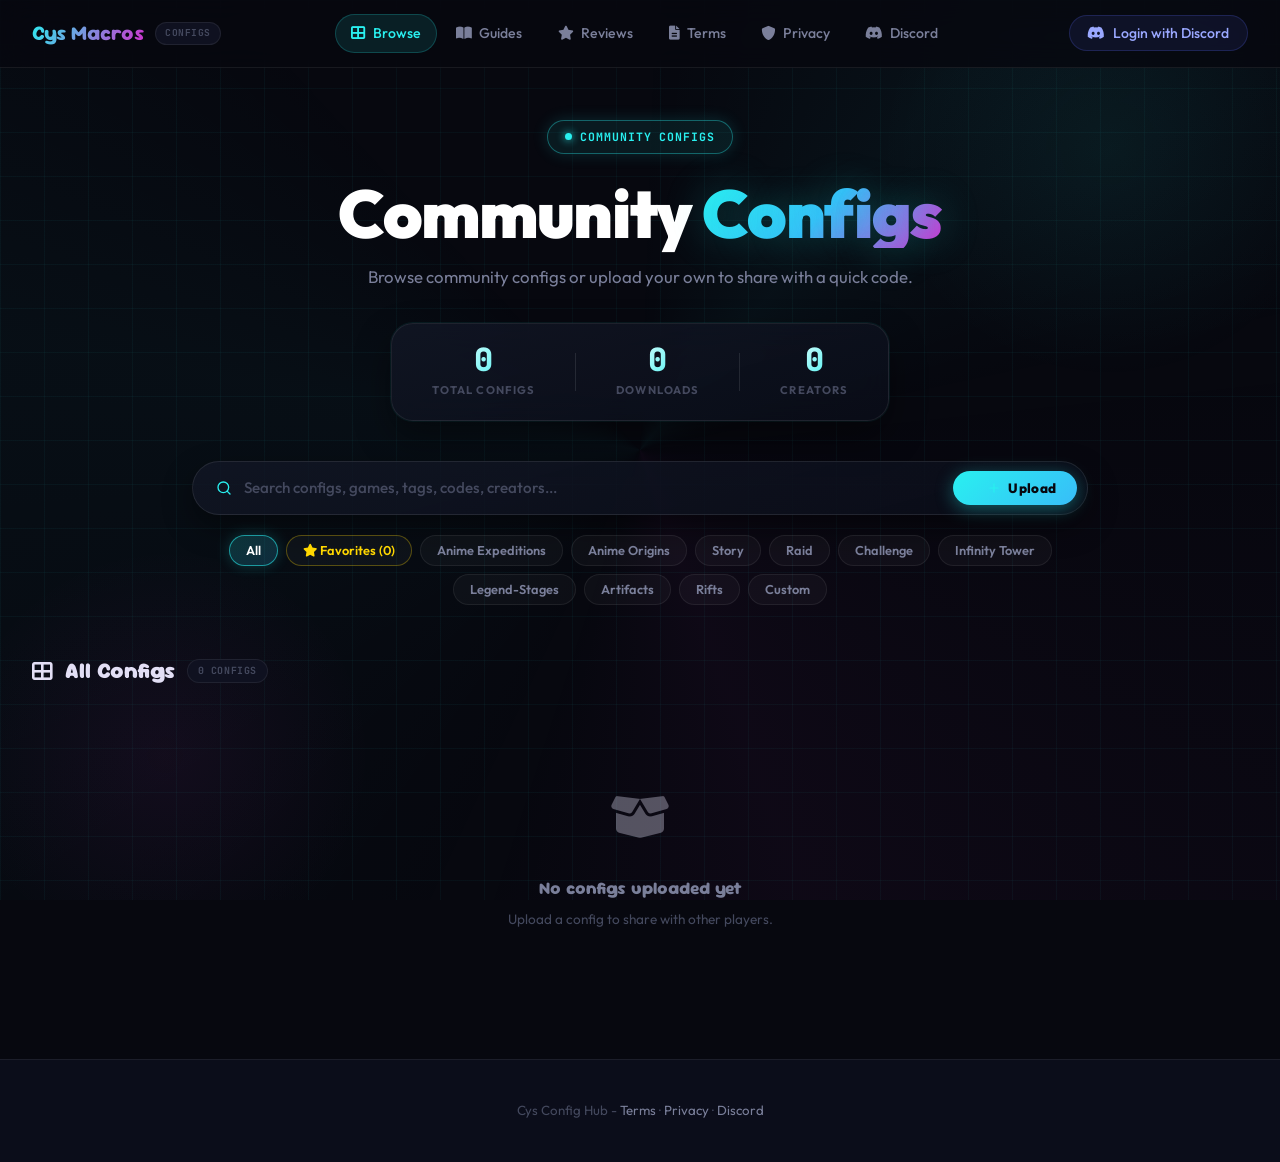
==== configs/index.html @ 70f8b7e4 "Add files via upload" ====
<!DOCTYPE html>
<html lang="en">
<head>
  <meta charset="UTF-8" />
  <meta name="viewport" content="width=device-width, initial-scale=1.0" />
  <meta name="description" content="Browse, share, and download community-created macro configurations for Cys Macro. Upload your own configs and share them with a simple code." />
  <meta name="keywords" content="macro configs, Anime Expeditions, Roblox macro, community configs, config hub, AHK macro" />
  <meta property="og:title" content="Cys Config Hub | Community Configs" />
  <meta property="og:description" content="Browse, share, and download community-created macro configurations." />
  <meta property="og:type" content="website" />
  <title>Cys Config Hub | Community Configs</title>
  <link rel="preconnect" href="https://fonts.googleapis.com" />
  <link rel="preconnect" href="https://fonts.gstatic.com" crossorigin />
  <link rel="stylesheet" href="https://fonts.googleapis.com/css2?family=Sour+Gummy:ital,wght@0,100..900;1,100..900&family=Outfit:wght@300;400;500;600;700&family=JetBrains+Mono:wght@400;700&display=swap" />
  <link rel="stylesheet" href="https://cdnjs.cloudflare.com/ajax/libs/font-awesome/6.0.0/css/all.min.css" />
  <link rel="stylesheet" href="style.css?v=2.2" />
  <link rel="icon" type="image/x-icon" href="../assets/cyslogo.png" />
</head>
<body>

  <div class="scroll-progress" id="scrollProgress"></div>

  <!-- Background -->
  <div class="bg-wrap" aria-hidden="true">
    <div class="bg-grid"></div>
    <div class="bg-aurora"></div>
    <div class="bg-orb bg-orb-1"></div>
    <div class="bg-orb bg-orb-2"></div>
  </div>

  <!-- Navigation -->
  <nav class="ch-nav" id="ch-nav">
    <div class="ch-nav-inner">
      <a href="../" class="ch-nav-logo">
        <span class="logo-gradient">Cys Macros</span>
        <span class="logo-tag">configs</span>
      </a>
      <div class="ch-nav-links" id="nav-links">
        <a href="#browse" class="active"><i class="fas fa-th-large"></i> Browse</a>
        <a href="#my-configs" id="nav-my-configs" class="hidden"><i class="fas fa-user"></i> My Configs</a>
        <a href="../guides.html"><i class="fas fa-book-open"></i> Guides</a>
        <a href="../#reviews"><i class="fas fa-star"></i> Reviews</a>
        <a href="../terms.html"><i class="fas fa-file-alt"></i> Terms</a>
        <a href="../privacy.html"><i class="fas fa-shield-alt"></i> Privacy</a>
        <a href="https://discord.gg/cys" class="discord-link" target="_blank"><i class="fab fa-discord"></i> Discord</a>
      </div>
      <div class="ch-nav-right">
        <!-- Logged out state -->
        <button class="btn-login" id="btn-login" onclick="startDiscordLogin()">
          <i class="fab fa-discord"></i>
          Login with Discord
        </button>
        <!-- Logged in state (hidden by default) -->
        <button class="ch-nav-user hidden" id="nav-user" onclick="openUserProfileModal()" title="Click to view Profile & Key Access">
          <img id="nav-user-avatar" src="" alt="User" />
          <span id="nav-user-name">User</span>
          <span class="user-role-badge" id="nav-user-badge">Member</span>
        </button>
        <button class="ch-nav-toggle" id="nav-toggle" aria-label="Toggle menu"><i class="fas fa-bars"></i></button>
      </div>
    </div>
  </nav>

  <!-- Hero Section -->
  <section class="ch-hero">
    <div class="ch-hero-badge">
      <span class="pulse-dot"></span>
      Community Configs
    </div>
    <h1>Community <span class="accent">Configs</span></h1>
    <p>Browse community configs or upload your own to share with a quick code.</p>
    <div class="ch-hero-stats">
      <div class="ch-hero-stat">
        <div class="stat-num" id="stat-total-configs">0</div>
        <div class="stat-label">Total Configs</div>
      </div>
      <div class="stat-sep"></div>
      <div class="ch-hero-stat">
        <div class="stat-num" id="stat-total-downloads">0</div>
        <div class="stat-label">Downloads</div>
      </div>
      <div class="stat-sep"></div>
      <div class="ch-hero-stat">
        <div class="stat-num" id="stat-total-creators">0</div>
        <div class="stat-label">Creators</div>
      </div>
    </div>
  </section>

  <!-- Search & Filter -->
  <div class="ch-search-wrap">
    <div class="ch-search-bar">
      <svg width="16" height="16" viewBox="0 0 24 24" fill="none" stroke="currentColor" stroke-width="2" stroke-linecap="round" stroke-linejoin="round"><circle cx="11" cy="11" r="8"/><line x1="21" y1="21" x2="16.65" y2="16.65"/></svg>
      <input type="text" id="search-input" placeholder="Search configs, games, tags, codes, creators..." autocomplete="off" spellcheck="false" />
      <div class="ch-search-actions">
        <button class="btn-my-configs hidden" id="btn-my-configs" onclick="showMyConfigs()">
          <svg width="14" height="14" viewBox="0 0 24 24" fill="none" stroke="currentColor" stroke-width="2" stroke-linecap="round" stroke-linejoin="round"><path d="M20 21v-2a4 4 0 0 0-4-4H8a4 4 0 0 0-4 4v2"/><circle cx="12" cy="7" r="4"/></svg>
          My Configs
        </button>
        <button class="btn-upload" id="btn-open-upload" onclick="openUploadModal()">
          <svg width="14" height="14" viewBox="0 0 24 24" fill="none" stroke="currentColor" stroke-width="2" stroke-linecap="round" stroke-linejoin="round"><line x1="12" y1="5" x2="12" y2="19"/><line x1="5" y1="12" x2="19" y2="12"/></svg>
          Upload
        </button>
      </div>
    </div>
    <div class="ch-filters" id="filter-chips">
      <button class="filter-chip active" data-filter="all">All</button>
      <button class="filter-chip chip-favorites" data-filter="favorites"><i class="fas fa-star"></i> Favorites (<span id="fav-count-badge">0</span>)</button>
      <button class="filter-chip" data-filter="Anime Expeditions">Anime Expeditions</button>
      <button class="filter-chip" data-filter="Anime Origins">Anime Origins</button>
      <button class="filter-chip" data-filter="Story">Story</button>
      <button class="filter-chip" data-filter="Raid">Raid</button>
      <button class="filter-chip" data-filter="Challenge">Challenge</button>
      <button class="filter-chip" data-filter="Infinity Tower">Infinity Tower</button>
      <button class="filter-chip" data-filter="Legend-Stages">Legend-Stages</button>
      <button class="filter-chip" data-filter="Artifacts">Artifacts</button>
      <button class="filter-chip" data-filter="Rifts">Rifts</button>
      <button class="filter-chip" data-filter="Custom">Custom</button>
    </div>
  </div>

  <!-- Trending Section -->
  <section class="ch-section" id="trending-section" style="display:none;">
    <div class="ch-section-header">
      <span class="section-icon"><i class="fas fa-fire"></i></span>
      <h2>Most Downloaded</h2>
    </div>
    <div class="trending-grid" id="trending-grid">
      <!-- Filled dynamically -->
    </div>
  </section>

  <!-- All Configs Section -->
  <section class="ch-section" id="browse">
    <div class="ch-section-header">
      <span class="section-icon"><i class="fas fa-th-large"></i></span>
      <h2>All Configs</h2>
      <span class="section-badge" id="configs-count-badge">0 configs</span>
    </div>
    <div class="configs-grid" id="configs-grid">
      <!-- Filled dynamically -->
    </div>
    <div class="ch-spinner hidden" id="configs-spinner"></div>
    <div class="empty-state hidden" id="empty-state">
      <div class="empty-icon"><i class="fas fa-box-open"></i></div>
      <h3>No configs uploaded yet</h3>
      <p>Upload a config to share with other players.</p>
    </div>
  </section>

  <!-- Config Detail Modal -->
  <div class="modal-overlay" id="detail-modal">
    <div class="modal-box detail-modal-box">
      <div class="modal-header">
        <div class="detail-header-left">
          <div class="detail-badge-group">
            <span class="game-badge" id="detail-game">Anime Expeditions</span>
            <span class="detail-mode-badge" id="detail-mode-badge">Story</span>
          </div>
          <h2 id="detail-title" class="detail-main-title">Config Name</h2>
        </div>
        <div class="detail-header-right">
          <button class="btn-edit-header hidden" id="btn-edit-header" onclick="openEditModal()" title="Edit this config">
            <i class="fas fa-edit"></i> Edit
          </button>
          <button class="modal-close" onclick="closeModal('detail-modal')" aria-label="Close">
            <i class="fas fa-times"></i>
          </button>
        </div>
      </div>

      <!-- Quick Share Code Banner -->
      <div class="detail-share-code-banner">
        <div class="share-code-left">
          <span class="code-icon"><i class="fas fa-key"></i></span>
          <div>
            <div class="code-label">Macro Share Code</div>
            <div class="code-text" id="detail-code">CYS-XXXX</div>
          </div>
        </div>
        <button class="btn-copy-code" id="btn-copy-code" onclick="copyShareCode()">
          <i class="fas fa-copy"></i>
          <span>Copy Code</span>
        </button>
      </div>

      <!-- Metrics Quad -->
      <div class="detail-info-grid" id="detail-info-grid">
        <div class="detail-info-item">
          <div class="info-icon"><i class="fas fa-gamepad"></i></div>
          <div>
            <div class="info-label">Mode / Category</div>
            <div class="info-value" id="detail-mode">-</div>
          </div>
        </div>
        <div class="detail-info-item">
          <div class="info-icon"><i class="fas fa-map-marker-alt"></i></div>
          <div>
            <div class="info-label">Map / Stage</div>
            <div class="info-value" id="detail-map">-</div>
          </div>
        </div>
        <div class="detail-info-item">
          <div class="info-icon cyan"><i class="fas fa-download"></i></div>
          <div>
            <div class="info-label">Total Downloads</div>
            <div class="info-value" id="detail-downloads">0</div>
          </div>
        </div>
        <div class="detail-info-item">
          <div class="info-icon pink"><i class="fas fa-heart"></i></div>
          <div>
            <div class="info-label">Community Likes</div>
            <div class="info-value" id="detail-likes-num">0</div>
          </div>
        </div>
      </div>

      <!-- Description Section -->
      <div class="detail-section-block">
        <h4 class="detail-section-title"><i class="fas fa-align-left"></i> Description &amp; Usage Notes</h4>
        <div class="detail-description" id="detail-description">No description provided.</div>
      </div>

      <!-- Tags Row -->
      <div class="detail-section-block">
        <h4 class="detail-section-title"><i class="fas fa-tags"></i> Tags</h4>
        <div class="config-card-tags" id="detail-tags"></div>
      </div>

      <!-- Code / Config Preview -->
      <div class="detail-config-preview">
        <div class="preview-header">
          <div class="preview-dots">
            <span class="dot dot-red"></span>
            <span class="dot dot-yellow"></span>
            <span class="dot dot-green"></span>
            <span class="preview-filename">config.ini</span>
          </div>
          <button class="btn-copy-preview" onclick="copyPreviewText()" title="Copy raw code">
            <i class="fas fa-copy"></i> Copy Code
          </button>
        </div>
        <pre id="detail-preview">Loading configuration preview...</pre>
      </div>

      <!-- Bottom Action Bar -->
      <div class="detail-actions">
        <div class="detail-actions-left">
          <button class="btn-like-detail" id="btn-like-detail" onclick="toggleDetailLike()">
            <i class="fas fa-heart"></i>
            <span>Upvote</span>
          </button>
          <button class="btn-fav-detail" id="btn-fav-detail" onclick="toggleDetailFavorite()">
            <i class="far fa-star"></i>
            <span>Favorite</span>
          </button>
        </div>
        <div class="detail-actions-right">
          <button class="btn-edit-config hidden" id="btn-edit-config" onclick="openEditModal()" title="Edit this config">
            <i class="fas fa-edit"></i> Edit
          </button>
          <button class="btn-delete-config hidden" id="btn-delete-config" onclick="deleteConfig()" title="Delete this config">
            <i class="fas fa-trash-alt"></i>
          </button>
          <button class="btn-download-config" onclick="downloadConfig()">
            <i class="fas fa-download"></i>
            <span>Download Config</span>
          </button>
        </div>
      </div>
    </div>
  </div>

  <!-- Upload / Edit Modal -->
  <div class="modal-overlay" id="upload-modal">
    <div class="modal-box">
      <div class="modal-header">
        <h3 id="upload-modal-title">Upload Config</h3>
        <button class="modal-close" onclick="closeModal('upload-modal')">
          <svg width="18" height="18" viewBox="0 0 24 24" fill="none" stroke="currentColor" stroke-width="2" stroke-linecap="round" stroke-linejoin="round"><line x1="18" y1="6" x2="6" y2="18"/><line x1="6" y1="6" x2="18" y2="18"/></svg>
        </button>
      </div>

      <form id="upload-form" onsubmit="submitConfig(event)">
        <div class="upload-role-notice" id="upload-role-notice"></div>

        <div class="upload-form-group">
          <label>Game / Macro Name <span class="required">*</span></label>
          <input type="text" class="upload-input" id="upload-game" list="game-suggestions" placeholder="Anime Expeditions, Anime Origins..." required maxlength="60" autocomplete="off" />
          <datalist id="game-suggestions">
            <option value="Anime Expeditions"></option>
            <option value="Anime Origins"></option>
          </datalist>
        </div>

        <div class="upload-form-group">
          <label>Config Name <span class="required">*</span></label>
          <input type="text" class="upload-input" id="upload-name" placeholder="Title for your config..." required maxlength="80" />
        </div>

        <div class="upload-form-group">
          <label>Description</label>
          <textarea class="upload-input" id="upload-description" placeholder="Notes, units used, strategy..." maxlength="500"></textarea>
        </div>

        <div class="upload-form-group">
          <label>Mode / Category (Optional)</label>
          <input type="text" class="upload-input" id="upload-mode" list="mode-suggestions" placeholder="Story, Raid, Challenge, Infinity Tower..." maxlength="50" autocomplete="off" />
          <datalist id="mode-suggestions">
            <option value="Story"></option>
            <option value="Raid"></option>
            <option value="Challenge"></option>
            <option value="Expedition"></option>
            <option value="Infinity Tower"></option>
            <option value="Event"></option>
            <option value="Boss Bounty"></option>
            <option value="Legend-Stages"></option>
            <option value="Raids"></option>
            <option value="Artifacts"></option>
            <option value="Rifts"></option>
            <option value="Custom"></option>
          </datalist>
        </div>

        <div class="upload-form-group">
          <label>Map / Stage / Difficulty (Optional)</label>
          <input type="text" class="upload-input" id="upload-map" placeholder="Map, Act, or Stage..." maxlength="60" />
        </div>

        <div class="upload-form-group">
          <label>Tags</label>
          <div class="tags-input-wrap" id="tags-wrap" onclick="document.getElementById('tags-input').focus()">
            <input type="text" id="tags-input" placeholder="Add tag..." />
          </div>
        </div>

        <div class="upload-form-group">
          <label id="upload-file-label">Config File(s) or ZIP <span class="required">*</span></label>
          <div class="upload-dropzone" id="upload-dropzone">
            <span class="drop-icon"><i class="fas fa-folder-open"></i></span>
            <div class="drop-text" id="drop-main-text">Drag & drop your config file(s) here</div>
            <div class="drop-hint">Single file or multiple .txt / .json files (auto-zipped)</div>
            <input type="file" id="upload-file" accept=".txt,.json,.ini,.cfg,.zip" multiple />
          </div>
          <div id="upload-file-preview-wrap"></div>
          <div id="upload-validation" class="upload-validation hidden"></div>
        </div>

        <button type="submit" class="btn-submit-config" id="btn-submit" disabled>
          <svg width="16" height="16" viewBox="0 0 24 24" fill="none" stroke="currentColor" stroke-width="2" stroke-linecap="round" stroke-linejoin="round"><path d="M21 15v4a2 2 0 0 1-2 2H5a2 2 0 0 1-2-2v-4"/><polyline points="17 8 12 3 7 8"/><line x1="12" y1="3" x2="12" y2="15"/></svg>
          <span id="btn-submit-text">Upload Config</span>
        </button>
      </form>
    </div>
  </div>

  <!-- USER PROFILE & USAGE STATS MODAL -->
  <div class="user-profile-modal" id="userProfileModal" role="dialog" aria-modal="true">
    <div class="modal-backdrop" id="userProfileModalBackdrop" onclick="closeUserProfileModal()"></div>
    <div class="modal-content profile-modal-content">
      <button class="modal-close" id="profileModalClose" onclick="closeUserProfileModal()" aria-label="Close"><i class="fas fa-times"></i></button>

      <!-- Profile Header Hero -->
      <div class="profile-hero-card">
        <div class="profile-avatar-wrap">
          <img id="profAvatar" src="../assets/cyslogo.png" alt="Avatar" onerror="this.src='../assets/cyslogo.png'">
        </div>
        <div class="profile-header-info">
          <div class="profile-name-row">
            <h2 id="profUsername">User</h2>
            <div id="profRoleBadge"><span class="user-role-chip premium-chip"><i class="fas fa-crown"></i> Verified Premium</span></div>
          </div>
          <p class="profile-joined-text" id="profJoinedDate"><i class="far fa-calendar-alt"></i> Community Member</p>
          <div class="profile-license-pill" id="profLicensePill">
            <i class="fas fa-key"></i> <span>License: <strong>Active Lifetime</strong></span>
          </div>
        </div>
      </div>

      <!-- Quick Stats -->
      <div class="profile-stats-grid">
        <div class="prof-stat-box">
          <div class="stat-icon-wrap icon-cyan"><i class="fas fa-clock"></i></div>
          <div class="prof-stat-val" id="profTotalHours">0.0h</div>
          <div class="prof-stat-lbl">Total Usage Time</div>
        </div>
      </div>

      <!-- Discord Server Roles -->
      <div class="profile-section-block">
        <h3 class="prof-section-title"><i class="fab fa-discord"></i> Discord Server Roles</h3>
        <div class="profile-badges-row" id="profDiscordRolesRow">
          <!-- Populated dynamically from live Discord roles -->
        </div>
      </div>

      <!-- Unlocked Macros Access -->
      <div class="profile-section-block">
        <h3 class="prof-section-title"><i class="fas fa-layer-group"></i> Key System Access</h3>
        <div class="profile-badges-row" id="profUnlockedMacrosRow">
          <!-- Populated from key system permissions -->
        </div>
      </div>

      <!-- Bottom Actions -->
      <div class="profile-footer-actions">
        <button type="button" class="btn btn-secondary btn-sm" onclick="logoutUser()"><i class="fas fa-sign-out-alt"></i> Logout</button>
      </div>

    </div>
  </div>

  <!-- Toast Container -->
  <div class="toast-container" id="toast-container"></div>

  <!-- Footer -->
  <footer class="ch-footer">
    <p>
      Cys Config Hub - <a href="../terms.html">Terms</a> · <a href="../privacy.html">Privacy</a> · <a href="https://discord.gg/cys" target="_blank" rel="noopener">Discord</a>
    </p>
  </footer>

  <script src="https://cdnjs.cloudflare.com/ajax/libs/jszip/3.10.1/jszip.min.js"></script>
  <script src="app.js?v=2.3"></script>
</body>
</html>
---- configs/style.css ----
/* ============================================
   CONFIG HUB — MATCHING CYS MACROS DESIGN
   Uses the same tokens, fonts, and patterns
   as the main site style.css
   ============================================ */

@import url('https://fonts.googleapis.com/css2?family=Sour+Gummy:ital,wght@0,100..900;1,100..900&family=Outfit:wght@300;400;500;600;700&family=JetBrains+Mono:wght@400;700&display=swap');

:root {
  --prim:        #29f0f0;
  --prim-dim:    rgba(41,240,240,0.1);
  --prim-border: rgba(41,240,240,0.2);
  --scnd:        #d42dcc;
  --scnd-dim:    rgba(212,45,204,0.1);
  --scnd-border: rgba(212,45,204,0.2);

  --bg:       #07080f;
  --surf:     #0b0d1a;
  --surf-2:   #0f1120;
  --surf-3:   #141729;

  --border:   rgba(255,255,255,0.07);
  --border-2: rgba(255,255,255,0.13);

  --text:   #e2dff5;
  --text-2: #7a7f9a;
  --text-3: #44495e;

  --green:  #3dffa0;
  --danger: #ef4444;
  --danger-dim: rgba(239,68,68,0.1);
  --danger-border: rgba(239,68,68,0.2);

  --font-d: 'Sour Gummy', sans-serif;
  --font-b: 'Outfit', sans-serif;
  --font-m: 'JetBrains Mono', monospace;

  --r-sm: 6px;
  --r-md: 10px;
  --r-lg: 16px;
  --r-xl: 22px;
  --pill: 9999px;

  --nav-height: 60px;
}

*, *::before, *::after { margin: 0; padding: 0; box-sizing: border-box; }
html { scroll-behavior: smooth; }
body { font-family: var(--font-b); background: var(--bg); color: var(--text); line-height: 1.65; overflow-x: hidden; }
img { display: block; max-width: 100%; }
a { text-decoration: none; color: inherit; }
button { background: none; border: none; cursor: pointer; font-family: inherit; }

/* SCROLLBAR */
::-webkit-scrollbar { width: 5px; }
::-webkit-scrollbar-track { background: var(--bg); }
::-webkit-scrollbar-thumb { background: rgba(41,240,240,0.18); border-radius: 3px; }
::-webkit-scrollbar-thumb:hover { background: rgba(41,240,240,0.35); }

::selection { background: rgba(41,240,240,0.2); color: var(--prim); }

/* ============================================
   SCROLL PROGRESS
   ============================================ */
.scroll-progress {
  position: fixed; top: 0; left: 0;
  height: 2px; width: 0%;
  background: linear-gradient(90deg, var(--prim), var(--scnd));
  z-index: 9999;
  transition: width 0.08s linear;
}

/* ============================================
   BACKGROUND
   ============================================ */
.bg-wrap {
  position: fixed; inset: 0;
  z-index: -1; overflow: hidden; pointer-events: none;
}

.bg-grid {
  position: absolute; inset: 0;
  background-image:
    linear-gradient(rgba(41,240,240,0.04) 1px, transparent 1px),
    linear-gradient(90deg, rgba(41,240,240,0.04) 1px, transparent 1px);
  background-size: 44px 44px;
  animation: grid-drift 18s linear infinite;
}
@keyframes grid-drift { to { background-position: 44px 44px; } }

.bg-aurora {
  position: absolute;
  inset: -60%;
  border-radius: 50%;
  background: conic-gradient(
    from 0deg,
    transparent 0deg,
    rgba(41,240,240,0.04) 40deg,
    transparent 80deg,
    rgba(212,45,204,0.04) 160deg,
    transparent 200deg,
    rgba(41,240,240,0.03) 280deg,
    transparent 320deg
  );
  animation: aurora-spin 50s linear infinite;
}
@keyframes aurora-spin { to { transform: rotate(360deg); } }

.bg-orb {
  position: absolute;
  border-radius: 50%;
  animation: orb-drift 22s ease-in-out infinite alternate;
}
.bg-orb-1 {
  width: 500px; height: 500px;
  background: radial-gradient(circle, rgba(41,240,240,0.06) 0%, transparent 65%);
  top: -100px; right: -80px;
}
.bg-orb-2 {
  width: 450px; height: 450px;
  background: radial-gradient(circle, rgba(212,45,204,0.06) 0%, transparent 65%);
  bottom: -80px; left: -60px;
  animation-delay: -11s; animation-direction: alternate-reverse;
}
@keyframes orb-drift {
  0%   { transform: translate(0, 0); }
  100% { transform: translate(30px, 25px); }
}

/* ============================================
   NAVBAR
   ============================================ */
.ch-nav {
  position: fixed; top: 0; left: 0; right: 0;
  z-index: 1000;
  padding: 0.85rem 0;
  background: rgba(7,8,15,0.82);
  backdrop-filter: blur(14px);
  -webkit-backdrop-filter: blur(14px);
  border-bottom: 1px solid var(--border);
  transition: background 0.3s, border-color 0.3s;
}

.ch-nav-inner {
  max-width: 1300px; margin: 0 auto;
  padding: 0 2rem;
  display: flex; align-items: center; justify-content: space-between; gap: 1rem;
}

.ch-nav-logo {
  display: flex; align-items: center; gap: 0.7rem;
  font-family: var(--font-d); font-size: 1.3rem; font-weight: 800;
  color: var(--text); white-space: nowrap;
}
.ch-nav-logo .logo-gradient {
  background: linear-gradient(120deg, var(--prim), var(--scnd));
  -webkit-background-clip: text; background-clip: text; color: transparent;
}
.ch-nav-logo .logo-tag {
  font-family: var(--font-m); font-size: 0.6rem; font-weight: 700;
  color: var(--text-3);
  background: var(--surf-2);
  padding: 0.15rem 0.55rem;
  border-radius: var(--pill);
  border: 1px solid var(--border);
  letter-spacing: 0.06em;
  text-transform: uppercase;
}

.ch-nav-links { display: flex; align-items: center; gap: 0.2rem; }

.ch-nav-links a {
  display: flex; align-items: center; gap: 0.45rem;
  padding: 0.45rem 0.95rem;
  border-radius: var(--pill);
  color: var(--text-2); font-size: 0.88rem; font-weight: 500;
  transition: color 0.2s, background 0.2s;
  border: 1px solid transparent;
}
.ch-nav-links a:hover { color: var(--text); background: rgba(255,255,255,0.05); }
.ch-nav-links a.active { color: var(--prim); background: var(--prim-dim); border-color: var(--prim-border); }

.ch-nav-right { display: flex; align-items: center; gap: 0.75rem; }

/* Login button — Discord style matching main site */
.btn-login {
  display: flex; align-items: center; gap: 0.5rem;
  padding: 0.5rem 1.1rem;
  background: rgba(88,101,242,0.1); border: 1px solid rgba(88,101,242,0.22);
  border-radius: var(--pill);
  color: #9aa8ff; font-size: 0.88rem; font-weight: 500;
  transition: background 0.2s, color 0.2s;
}
.btn-login:hover { background: rgba(88,101,242,0.2); color: #fff; }
.btn-login svg { flex-shrink: 0; }

/* User avatar pill */
.ch-nav-user {
  display: flex; align-items: center; gap: 0.6rem;
  padding: 0.3rem 0.9rem 0.3rem 0.3rem;
  border-radius: var(--pill);
  background: var(--surf-2); border: 1px solid var(--border);
  transition: border-color 0.2s, background 0.2s;
}
.ch-nav-user:hover { border-color: var(--border-2); background: var(--surf-3); }
.ch-nav-user img { width: 28px; height: 28px; border-radius: 50%; }
.ch-nav-user span { font-size: 0.85rem; font-weight: 500; color: var(--text); }

.user-role-badge {
  font-size: 0.65rem !important;
  font-weight: 700 !important;
  text-transform: uppercase;
  letter-spacing: 0.05em;
  padding: 0.15rem 0.5rem;
  border-radius: var(--pill);
  display: inline-flex;
  align-items: center;
  gap: 0.25rem;
}
.user-role-badge.owner {
  background: linear-gradient(135deg, rgba(255, 50, 50, 0.25), rgba(255, 200, 0, 0.25));
  border: 1px solid rgba(255, 180, 0, 0.65);
  color: #ffb703;
  text-shadow: 0 0 10px rgba(255, 180, 0, 0.6);
  box-shadow: 0 0 14px rgba(255, 90, 0, 0.35);
  font-weight: 800;
  letter-spacing: 0.6px;
  animation: owner-glow-pulse 2.5s infinite alternate ease-in-out;
}
@keyframes owner-glow-pulse {
  0% { box-shadow: 0 0 10px rgba(255, 80, 0, 0.3); }
  100% { box-shadow: 0 0 20px rgba(255, 190, 0, 0.6); }
}
.user-role-badge.admin {
  background: linear-gradient(135deg, rgba(255, 215, 0, 0.2), rgba(255, 140, 0, 0.2));
  border: 1px solid rgba(255, 215, 0, 0.6);
  color: #ffd700;
  box-shadow: 0 0 10px rgba(255, 215, 0, 0.2);
}
.user-role-badge.config-maker,
.user-role-badge.creator {
  background: linear-gradient(135deg, rgba(168, 85, 247, 0.2), rgba(192, 132, 252, 0.2));
  border: 1px solid rgba(192, 132, 252, 0.6);
  color: #c084fc;
  box-shadow: 0 0 10px rgba(192, 132, 252, 0.25);
}
.user-role-badge.premium {
  background: linear-gradient(135deg, rgba(41, 240, 240, 0.18), rgba(212, 45, 204, 0.18));
  border: 1px solid rgba(41, 240, 240, 0.5);
  color: var(--prim);
  box-shadow: 0 0 8px rgba(41, 240, 240, 0.2);
}
.user-role-badge.member {
  background: rgba(255, 255, 255, 0.05);
  border: 1px solid var(--border);
  color: var(--text-2);
}

.upload-role-notice {
  display: flex;
  align-items: center;
  gap: 0.5rem;
  padding: 0.65rem 0.9rem;
  border-radius: var(--r);
  font-size: 0.8rem;
  line-height: 1.4;
  margin-bottom: 1.25rem;
}
.upload-role-notice.admin {
  background: rgba(255, 215, 0, 0.08);
  border: 1px solid rgba(255, 215, 0, 0.3);
  color: #ffe066;
}
.upload-role-notice.config-maker,
.upload-role-notice.creator {
  background: rgba(168, 85, 247, 0.1);
  border: 1px solid rgba(168, 85, 247, 0.35);
  color: #d8b4fe;
}
.upload-role-notice.premium {
  background: rgba(41, 240, 240, 0.08);
  border: 1px solid rgba(41, 240, 240, 0.3);
  color: #a8f7f7;
}
.upload-role-notice.member {
  background: rgba(212, 45, 204, 0.08);
  border: 1px solid rgba(212, 45, 204, 0.3);
  color: #f7a8f0;
}
.upload-role-notice a {
  color: var(--prim);
  text-decoration: underline;
  font-weight: 600;
}

.ch-nav-toggle {
  display: none; padding: 0.45rem; color: var(--text-2); font-size: 1.15rem;
}

/* ============================================
   HERO SECTION
   ============================================ */
.ch-hero {
  min-height: 50vh;
  display: flex; flex-direction: column; align-items: center; justify-content: center;
  text-align: center; padding: 7.5rem 2rem 2.5rem;
  position: relative;
}

.ch-hero-badge {
  display: inline-flex; align-items: center; gap: 0.5rem;
  padding: 0.4rem 1.1rem;
  background: rgba(41, 240, 240, 0.08); border: 1px solid rgba(41, 240, 240, 0.35);
  border-radius: var(--pill);
  font-family: var(--font-m); font-size: 0.72rem; font-weight: 700;
  color: var(--prim); text-transform: uppercase; letter-spacing: 0.08em;
  margin-bottom: 1.5rem;
  box-shadow: 0 0 16px rgba(41, 240, 240, 0.15);
  animation: fadeSlideUp 0.5s ease forwards;
}

.ch-hero-badge .pulse-dot {
  width: 7px; height: 7px; border-radius: 50%;
  background: var(--prim);
  box-shadow: 0 0 8px var(--prim);
  animation: pulse 2s ease infinite;
}

.ch-hero h1 {
  font-family: var(--font-b), sans-serif;
  font-size: clamp(2.6rem, 7vw, 4.2rem);
  font-weight: 900; line-height: 1.05;
  color: #fff;
  letter-spacing: -0.02em;
  margin-bottom: 1rem;
  animation: fadeSlideUp 0.5s ease 0.1s both;
}
.ch-hero h1 .accent {
  background: linear-gradient(135deg, var(--prim) 0%, #38bdf8 50%, var(--scnd) 100%);
  -webkit-background-clip: text; background-clip: text; color: transparent;
  display: inline-block;
  text-shadow: 0 0 40px rgba(41, 240, 240, 0.25);
}

.ch-hero p {
  font-size: 1.05rem; color: var(--text-2); line-height: 1.6;
  max-width: 580px; margin: 0 auto 2rem;
  animation: fadeSlideUp 0.5s ease 0.2s both;
}

.ch-hero-stats {
  display: flex; align-items: center; justify-content: center;
  gap: 2.5rem; flex-wrap: wrap;
  padding: 1.25rem 2.5rem;
  background: linear-gradient(165deg, rgba(18, 23, 38, 0.8) 0%, rgba(10, 13, 24, 0.9) 100%);
  border: 1px solid rgba(255, 255, 255, 0.08);
  border-radius: var(--r-xl);
  backdrop-filter: blur(16px);
  -webkit-backdrop-filter: blur(16px);
  box-shadow: 0 16px 36px rgba(0, 0, 0, 0.4), 0 0 0 1px rgba(41, 240, 240, 0.08);
  animation: fadeSlideUp 0.5s ease 0.3s both;
}

.stat-sep { width: 1px; height: 38px; background: rgba(255, 255, 255, 0.1); }
.ch-hero-stat { text-align: center; }
.ch-hero-stat .stat-num {
  font-family: var(--font-m); font-size: 2rem; font-weight: 800;
  background: linear-gradient(135deg, #fff, var(--prim));
  -webkit-background-clip: text; background-clip: text; color: transparent;
  line-height: 1; margin-bottom: 0.3rem;
}
.ch-hero-stat .stat-label {
  font-size: 0.7rem; font-weight: 700; letter-spacing: 0.1em;
  text-transform: uppercase; color: var(--text-3);
}

/* ============================================
   SEARCH & FILTER
   ============================================ */
.ch-search-wrap {
  max-width: 960px; margin: 0 auto 3rem;
  padding: 0 2rem;
  animation: fadeSlideUp 0.5s ease 0.4s both;
}

.ch-search-bar {
  display: flex; align-items: center; gap: 0.75rem;
  background: linear-gradient(165deg, rgba(18, 23, 38, 0.8) 0%, rgba(10, 13, 24, 0.9) 100%);
  border: 1px solid rgba(255, 255, 255, 0.09);
  border-radius: var(--pill);
  padding: 0.4rem 0.6rem;
  backdrop-filter: blur(16px);
  -webkit-backdrop-filter: blur(16px);
  box-shadow: 0 12px 30px rgba(0, 0, 0, 0.4);
  transition: all 0.25s ease;
}
.ch-search-bar:focus-within {
  border-color: var(--prim);
  box-shadow: 0 12px 30px rgba(0, 0, 0, 0.5), 0 0 20px rgba(41, 240, 240, 0.25);
}
.ch-search-bar svg { margin-left: 0.85rem; color: var(--prim); flex-shrink: 0; }
.ch-search-bar input {
  flex: 1; background: none; border: none; outline: none;
  font-size: 0.95rem; color: #fff; padding: 0.65rem 0;
  font-family: var(--font-b), sans-serif; font-weight: 500;
}
.ch-search-bar input::placeholder { color: var(--text-3); }

.ch-search-actions { display: flex; gap: 0.5rem; flex-shrink: 0; }

.btn-my-configs {
  display: flex; align-items: center; gap: 0.4rem;
  padding: 0.55rem 1.1rem;
  font-size: 0.82rem; font-weight: 600;
  color: var(--text-2); background: rgba(255, 255, 255, 0.04);
  border: 1px solid rgba(255, 255, 255, 0.1);
  border-radius: var(--pill);
  transition: all 0.2s ease;
}
.btn-my-configs:hover {
  color: #fff; border-color: rgba(255, 255, 255, 0.25);
  background: rgba(255, 255, 255, 0.08);
}

.btn-upload {
  display: flex; align-items: center; gap: 0.45rem;
  padding: 0.55rem 1.3rem;
  font-family: var(--font-b), sans-serif; font-size: 0.84rem; font-weight: 800;
  letter-spacing: 0.03em;
  color: #07080f; background: linear-gradient(135deg, var(--prim) 0%, #38bdf8 100%);
  border-radius: var(--pill);
  box-shadow: 0 4px 18px rgba(41, 240, 240, 0.35);
  transition: all 0.25s ease;
}
.btn-upload:hover {
  transform: translateY(-2px);
  box-shadow: 0 8px 26px rgba(41, 240, 240, 0.55);
}

/* Filter chips */
.ch-filters {
  display: flex; flex-wrap: wrap; gap: 0.5rem;
  margin-top: 1.25rem; justify-content: center;
}
.filter-chip {
  padding: 0.4rem 1rem;
  font-size: 0.8rem; font-weight: 600;
  color: var(--text-2); background: rgba(255, 255, 255, 0.03);
  border: 1px solid rgba(255, 255, 255, 0.07);
  border-radius: var(--pill);
  backdrop-filter: blur(8px);
  transition: all 0.2s ease; cursor: pointer;
}
.filter-chip:hover {
  border-color: rgba(255, 255, 255, 0.2);
  color: #fff;
  background: rgba(255, 255, 255, 0.06);
}
.filter-chip.active {
  color: #fff;
  background: linear-gradient(135deg, rgba(41, 240, 240, 0.18), rgba(56, 189, 248, 0.18));
  border-color: rgba(41, 240, 240, 0.55);
  box-shadow: 0 0 14px rgba(41, 240, 240, 0.2);
}

/* ============================================
   SECTION HEADERS
   ============================================ */
.ch-section {
  max-width: 1300px; margin: 0 auto;
  padding: 0 2rem 4rem;
}
.ch-section-header {
  display: flex; align-items: center; gap: 0.75rem;
  margin-bottom: 1.5rem;
}
.ch-section-header h2 {
  font-family: var(--font-d); font-size: 1.4rem; font-weight: 900;
  color: var(--text);
}
.ch-section-header .section-icon { font-size: 1.3rem; }
.ch-section-header .section-badge {
  font-family: var(--font-m); font-size: 0.62rem; font-weight: 700;
  color: var(--text-3);
  background: var(--surf-2); border: 1px solid var(--border);
  padding: 0.2rem 0.6rem; border-radius: var(--pill);
  letter-spacing: 0.06em; text-transform: uppercase;
}

/* ============================================
   TRENDING CARDS (MOST DOWNLOADED)
   ============================================ */
.trending-grid {
  display: grid;
  grid-template-columns: repeat(3, 1fr);
  gap: 1.25rem;
}

.trending-card {
  position: relative;
  background: linear-gradient(165deg, rgba(18, 23, 38, 0.75) 0%, rgba(10, 13, 24, 0.9) 100%);
  backdrop-filter: blur(16px);
  -webkit-backdrop-filter: blur(16px);
  border: 1px solid rgba(255, 255, 255, 0.08);
  border-radius: var(--r-xl);
  padding: 1.35rem 1.4rem;
  display: flex;
  flex-direction: column;
  justify-content: space-between;
  min-height: 160px;
  cursor: pointer;
  overflow: hidden;
  transition: transform 0.28s cubic-bezier(0.16, 1, 0.3, 1), box-shadow 0.28s ease, border-color 0.28s ease;
}

.trending-card-glow {
  position: absolute;
  top: 0; left: 0; right: 0; height: 3px;
  background: linear-gradient(90deg, transparent, var(--prim), transparent);
  opacity: 0.8;
  transition: opacity 0.3s ease;
}

.trending-card-1 {
  border-color: rgba(251, 191, 36, 0.25);
}
.trending-card-1 .trending-card-glow {
  background: linear-gradient(90deg, #fbbf24, #f59e0b, #fbbf24);
  box-shadow: 0 0 16px rgba(251, 191, 36, 0.6);
}
.trending-card-1:hover {
  border-color: rgba(251, 191, 36, 0.5);
  box-shadow: 0 16px 36px rgba(0, 0, 0, 0.6), 0 0 24px rgba(251, 191, 36, 0.2);
}

.trending-card-2 {
  border-color: rgba(56, 189, 248, 0.25);
}
.trending-card-2 .trending-card-glow {
  background: linear-gradient(90deg, #38bdf8, #0284c7, #38bdf8);
  box-shadow: 0 0 16px rgba(56, 189, 248, 0.5);
}
.trending-card-2:hover {
  border-color: rgba(56, 189, 248, 0.5);
  box-shadow: 0 16px 36px rgba(0, 0, 0, 0.6), 0 0 24px rgba(56, 189, 248, 0.2);
}

.trending-card-3 {
  border-color: rgba(244, 114, 182, 0.25);
}
.trending-card-3 .trending-card-glow {
  background: linear-gradient(90deg, #f472b6, #db2777, #f472b6);
  box-shadow: 0 0 16px rgba(244, 114, 182, 0.5);
}
.trending-card-3:hover {
  border-color: rgba(244, 114, 182, 0.5);
  box-shadow: 0 16px 36px rgba(0, 0, 0, 0.6), 0 0 24px rgba(244, 114, 182, 0.2);
}

.trending-card:hover {
  transform: translateY(-5px);
}

.trending-card-header {
  display: flex;
  align-items: center;
  justify-content: space-between;
  gap: 0.75rem;
  margin-bottom: 0.85rem;
}

.trending-badges-group {
  display: flex;
  align-items: center;
  gap: 0.4rem;
  flex-wrap: wrap;
}

.trending-mode-chip {
  font-family: var(--font-m);
  font-size: 0.65rem;
  font-weight: 700;
  color: var(--text-2);
  background: rgba(255, 255, 255, 0.05);
  border: 1px solid var(--border);
  padding: 0.15rem 0.5rem;
  border-radius: var(--pill);
  text-transform: uppercase;
}

.trending-rank-badge {
  display: inline-flex;
  align-items: center;
  gap: 0.35rem;
  font-family: var(--font-m);
  font-size: 0.68rem;
  font-weight: 800;
  padding: 0.22rem 0.65rem;
  border-radius: var(--pill);
  letter-spacing: 0.03em;
  white-space: nowrap;
}

.trending-rank-badge.rank-1 {
  background: linear-gradient(135deg, rgba(251, 191, 36, 0.2), rgba(245, 158, 11, 0.25));
  border: 1px solid rgba(251, 191, 36, 0.6);
  color: #fbbf24;
  box-shadow: 0 0 12px rgba(251, 191, 36, 0.25);
}

.trending-rank-badge.rank-2 {
  background: linear-gradient(135deg, rgba(56, 189, 248, 0.2), rgba(2, 132, 199, 0.25));
  border: 1px solid rgba(56, 189, 248, 0.6);
  color: #38bdf8;
  box-shadow: 0 0 12px rgba(56, 189, 248, 0.25);
}

.trending-rank-badge.rank-3 {
  background: linear-gradient(135deg, rgba(244, 114, 182, 0.2), rgba(219, 39, 119, 0.25));
  border: 1px solid rgba(244, 114, 182, 0.6);
  color: #f472b6;
  box-shadow: 0 0 12px rgba(244, 114, 182, 0.25);
}

.trending-card-body {
  margin-bottom: 1rem;
}

.trending-card-title-row {
  display: flex;
  align-items: center;
  justify-content: space-between;
  gap: 0.75rem;
}

.trending-title {
  font-family: var(--font-b), sans-serif;
  font-size: 1.05rem;
  font-weight: 700;
  color: #fff;
  line-height: 1.4;
  margin: 0;
  white-space: nowrap;
  overflow: hidden;
  text-overflow: ellipsis;
  flex: 1;
}

.trending-card-footer {
  display: flex;
  align-items: center;
  justify-content: space-between;
  padding-top: 0.85rem;
  border-top: 1px solid rgba(255, 255, 255, 0.06);
}

.trending-author {
  display: flex;
  align-items: center;
  gap: 0.5rem;
}

.trending-author img {
  width: 22px;
  height: 22px;
  border-radius: 50%;
  border: 1px solid rgba(255, 255, 255, 0.15);
  object-fit: cover;
}

.trending-author span {
  font-size: 0.78rem;
  color: var(--text-2);
  font-weight: 500;
}

.trending-stats {
  display: flex;
  align-items: center;
  gap: 0.5rem;
}

.stat-pill {
  display: inline-flex;
  align-items: center;
  gap: 0.3rem;
  font-family: var(--font-m);
  font-size: 0.72rem;
  font-weight: 700;
  padding: 0.2rem 0.55rem;
  border-radius: var(--pill);
  background: rgba(255, 255, 255, 0.04);
  border: 1px solid rgba(255, 255, 255, 0.07);
  color: var(--text-2);
}

.stat-pill.downloads {
  color: var(--prim);
  background: rgba(41, 240, 240, 0.08);
  border-color: rgba(41, 240, 240, 0.25);
}

.stat-pill.files {
  color: var(--text-3);
}

/* ============================================
   CONFIG CARDS (COMMUNITY FEED)
   ============================================ */
.configs-grid {
  display: grid;
  grid-template-columns: repeat(auto-fill, minmax(320px, 1fr));
  gap: 1.25rem;
}

.config-card {
  position: relative;
  background: linear-gradient(165deg, rgba(18, 23, 38, 0.75) 0%, rgba(10, 13, 24, 0.9) 100%);
  border: 1px solid rgba(255, 255, 255, 0.08);
  border-radius: var(--r-xl);
  padding: 1.35rem 1.4rem;
  display: flex;
  flex-direction: column;
  justify-content: space-between;
  backdrop-filter: blur(16px);
  -webkit-backdrop-filter: blur(16px);
  transition: transform 0.28s cubic-bezier(0.16, 1, 0.3, 1), box-shadow 0.28s ease, border-color 0.28s ease;
  cursor: pointer;
  overflow: hidden;
  animation: cardFadeIn 0.45s ease both;
}

.config-card:hover {
  transform: translateY(-5px);
  border-color: rgba(41, 240, 240, 0.4);
  box-shadow: 0 16px 36px rgba(0, 0, 0, 0.55), 0 0 24px rgba(41, 240, 240, 0.15);
}

.config-glow {
  position: absolute;
  top: 0; left: 0; right: 0; height: 3px;
  background: linear-gradient(90deg, transparent, var(--prim), var(--scnd), transparent);
  opacity: 0.35;
  transition: opacity 0.3s ease, box-shadow 0.3s ease;
}
.config-card:hover .config-glow {
  opacity: 1;
  box-shadow: 0 0 16px rgba(41, 240, 240, 0.6);
}

@keyframes cardFadeIn {
  from { opacity: 0; transform: translateY(16px); }
  to { opacity: 1; transform: translateY(0); }
}
.config-card:nth-child(1) { animation-delay: 0.04s; }
.config-card:nth-child(2) { animation-delay: 0.08s; }
.config-card:nth-child(3) { animation-delay: 0.12s; }
.config-card:nth-child(4) { animation-delay: 0.16s; }
.config-card:nth-child(5) { animation-delay: 0.2s; }
.config-card:nth-child(6) { animation-delay: 0.24s; }

.config-card-header {
  display: flex;
  align-items: center;
  justify-content: space-between;
  gap: 0.75rem;
  margin-bottom: 0.85rem;
}

.config-badges-row {
  display: flex;
  align-items: center;
  gap: 0.4rem;
  flex-wrap: wrap;
}

.config-card-body {
  flex: 1;
  margin-bottom: 1rem;
}

.config-card-title {
  font-family: var(--font-b), sans-serif;
  font-size: 1.05rem;
  font-weight: 700;
  color: #fff;
  line-height: 1.4;
  margin: 0 0 0.5rem 0;
  display: -webkit-box;
  -webkit-line-clamp: 2;
  -webkit-box-orient: vertical;
  overflow: hidden;
}

.share-code-badge {
  display: inline-flex;
  align-items: center;
  gap: 0.35rem;
  padding: 0.22rem 0.65rem;
  font-family: var(--font-m);
  font-size: 0.68rem;
  font-weight: 700;
  color: var(--prim);
  background: rgba(41, 240, 240, 0.08);
  border: 1px solid rgba(41, 240, 240, 0.3);
  border-radius: var(--pill);
  letter-spacing: 0.04em;
  flex-shrink: 0;
  transition: all 0.2s ease;
}
.share-code-badge:hover {
  background: rgba(41, 240, 240, 0.18);
  border-color: var(--prim);
  transform: scale(1.04);
}

.game-badge {
  display: inline-flex;
  align-items: center;
  gap: 0.3rem;
  padding: 0.22rem 0.7rem;
  font-family: var(--font-b), sans-serif;
  font-size: 0.72rem;
  font-weight: 700;
  color: var(--prim);
  background: rgba(41, 240, 240, 0.08);
  border: 1px solid rgba(41, 240, 240, 0.3);
  border-radius: var(--pill);
  letter-spacing: 0.02em;
}

.config-card-desc {
  font-size: 0.84rem;
  color: var(--text-2);
  line-height: 1.55;
  margin-bottom: 0.85rem;
  display: -webkit-box;
  -webkit-line-clamp: 2;
  -webkit-box-orient: vertical;
  overflow: hidden;
}

.config-card-tags {
  display: flex;
  flex-wrap: wrap;
  gap: 0.4rem;
  margin-bottom: 0.5rem;
}
.config-tag {
  padding: 0.18rem 0.6rem;
  font-family: var(--font-m);
  font-size: 0.64rem;
  font-weight: 700;
  color: var(--scnd);
  background: rgba(212, 45, 204, 0.08);
  border-radius: var(--pill);
  border: 1px solid rgba(212, 45, 204, 0.25);
  letter-spacing: 0.03em;
  text-transform: uppercase;
}

.config-card-footer {
  display: flex;
  align-items: center;
  justify-content: space-between;
  padding-top: 0.85rem;
  border-top: 1px solid rgba(255, 255, 255, 0.06);
  margin-top: auto;
  gap: 0.75rem;
}

.config-author {
  display: inline-flex;
  align-items: center;
  gap: 0.5rem;
  min-width: 0;
  flex: 1;
}

.config-author img {
  width: 24px;
  height: 24px;
  border-radius: 50%;
  border: 1px solid rgba(255, 255, 255, 0.15);
  object-fit: cover;
  flex-shrink: 0;
}

.config-author .author-name {
  font-size: 0.8rem;
  color: var(--text);
  font-weight: 600;
  white-space: nowrap;
  overflow: hidden;
  text-overflow: ellipsis;
}

.author-badge {
  display: inline-flex;
  align-items: center;
  gap: 0.25rem;
  font-family: var(--font-m);
  font-size: 0.58rem;
  font-weight: 800;
  padding: 0.12rem 0.45rem;
  border-radius: var(--pill);
  letter-spacing: 0.04em;
  text-transform: uppercase;
  white-space: nowrap;
  flex-shrink: 0;
}
.author-badge.badge-owner {
  color: #ffb703;
  background: linear-gradient(135deg, rgba(255, 50, 50, 0.2), rgba(255, 200, 0, 0.2));
  border: 1px solid rgba(255, 180, 0, 0.5);
  box-shadow: 0 0 8px rgba(255, 90, 0, 0.25);
}
.author-badge.badge-admin {
  color: #ffd700;
  background: rgba(255, 215, 0, 0.12);
  border: 1px solid rgba(255, 215, 0, 0.35);
}
.author-badge.badge-creator {
  color: #c084fc;
  background: rgba(192, 132, 252, 0.12);
  border: 1px solid rgba(192, 132, 252, 0.35);
}
.author-badge.badge-donator {
  color: var(--prim);
  background: rgba(41, 240, 240, 0.1);
  border: 1px solid rgba(41, 240, 240, 0.3);
}

.config-stats {
  display: inline-flex;
  align-items: center;
  gap: 0.4rem;
  flex-shrink: 0;
}

.btn-card-fav,
.btn-like {
  display: inline-flex;
  align-items: center;
  gap: 0.3rem;
  background: rgba(255, 255, 255, 0.04);
  border: 1px solid rgba(255, 255, 255, 0.08);
  color: var(--text-3);
  padding: 0.22rem 0.55rem;
  border-radius: var(--pill);
  font-family: var(--font-m);
  font-size: 0.72rem;
  font-weight: 700;
  cursor: pointer;
  transition: all 0.2s ease;
}
.btn-card-fav:hover,
.btn-like:hover {
  background: rgba(255, 255, 255, 0.09);
  color: var(--text);
  border-color: rgba(255, 255, 255, 0.2);
}
.btn-card-fav.favorited {
  color: #fbbf24;
  background: rgba(251, 191, 36, 0.12);
  border-color: rgba(251, 191, 36, 0.4);
}
.btn-like.liked {
  color: #f43f5e;
  background: rgba(244, 63, 94, 0.12);
  border-color: rgba(244, 63, 94, 0.4);
}

.btn-like-detail {
  display: inline-flex;
  align-items: center;
  gap: 0.45rem;
  padding: 0.6rem 1.1rem;
  border-radius: var(--pill);
  font-size: 0.85rem;
  font-weight: 600;
  color: #ff4d6d;
  background: rgba(255, 77, 109, 0.1);
  border: 1px solid rgba(255, 77, 109, 0.35);
  cursor: pointer;
  transition: all 0.2s;
}
.btn-like-detail:hover, .btn-like-detail.liked {
  background: #ff4d6d;
  color: #fff;
  box-shadow: 0 0 15px rgba(255, 77, 109, 0.4);
}

.btn-card-fav {
  display: inline-flex;
  align-items: center;
  justify-content: center;
  background: transparent;
  border: 1px solid transparent;
  color: var(--text-3);
  padding: 0.2rem 0.4rem;
  border-radius: var(--pill);
  font-size: 0.75rem;
  cursor: pointer;
  transition: all 0.2s cubic-bezier(0.16, 1, 0.3, 1);
}
.btn-card-fav:hover {
  color: #ffd700;
  background: rgba(255, 215, 0, 0.12);
  border-color: rgba(255, 215, 0, 0.35);
  transform: scale(1.15);
}
.btn-card-fav.favorited {
  color: #ffd700;
  background: rgba(255, 215, 0, 0.18);
  border-color: rgba(255, 215, 0, 0.45);
  box-shadow: 0 0 10px rgba(255, 215, 0, 0.35);
}

.btn-fav-detail {
  display: inline-flex;
  align-items: center;
  gap: 0.45rem;
  padding: 0.6rem 1.1rem;
  border-radius: var(--pill);
  font-size: 0.85rem;
  font-weight: 600;
  color: #ffd700;
  background: rgba(255, 215, 0, 0.1);
  border: 1px solid rgba(255, 215, 0, 0.35);
  cursor: pointer;
  transition: all 0.2s;
}
.btn-fav-detail:hover, .btn-fav-detail.favorited {
  background: #ffd700;
  color: #0b0f19;
  font-weight: 700;
  box-shadow: 0 0 18px rgba(255, 215, 0, 0.45);
}

.filter-chip.chip-favorites {
  border-color: rgba(255, 215, 0, 0.3);
  color: #ffd700;
}
.filter-chip.chip-favorites:hover, .filter-chip.chip-favorites.active {
  background: #ffd700;
  color: #0b0f19;
  border-color: #ffd700;
  box-shadow: 0 0 14px rgba(255, 215, 0, 0.35);
}

/* ============================================
   MODALS (PREMIUM CYBERPUNK GLASS)
   ============================================ */
.modal-overlay {
  position: fixed; inset: 0; z-index: 2000;
  display: none; align-items: center; justify-content: center; padding: 1.5rem;
  background: rgba(4, 7, 15, 0.85);
  backdrop-filter: blur(12px);
  -webkit-backdrop-filter: blur(12px);
}
.modal-overlay.visible { display: flex; }

.modal-box {
  position: relative; max-width: 580px; width: 100%;
  max-height: 90vh; overflow-y: auto;
  padding: 2rem;
  background: linear-gradient(165deg, rgba(18, 24, 40, 0.95) 0%, rgba(9, 13, 24, 0.98) 100%);
  border: 1px solid rgba(255, 255, 255, 0.1);
  border-radius: var(--r-xl);
  box-shadow: 0 28px 70px rgba(0, 0, 0, 0.8), 0 0 40px rgba(41, 240, 240, 0.1);
  animation: modal-pop 0.28s cubic-bezier(0.16, 1, 0.3, 1);
  z-index: 1;
}

.modal-box.detail-modal-box {
  max-width: 680px;
}

@keyframes modal-pop {
  from { opacity: 0; transform: scale(0.94) translateY(16px); }
  to { opacity: 1; transform: scale(1) translateY(0); }
}

.modal-box::-webkit-scrollbar { width: 5px; }
.modal-box::-webkit-scrollbar-thumb { background: rgba(41, 240, 240, 0.25); border-radius: 4px; }

.modal-header {
  display: flex; align-items: flex-start; justify-content: space-between;
  gap: 1rem;
  margin-bottom: 1.5rem;
}

.detail-header-left {
  flex: 1;
  min-width: 0;
}

.detail-badge-group {
  display: flex;
  align-items: center;
  gap: 0.45rem;
  margin-bottom: 0.5rem;
  flex-wrap: wrap;
}

.detail-mode-badge {
  font-family: var(--font-m);
  font-size: 0.68rem;
  font-weight: 700;
  color: #38bdf8;
  background: rgba(56, 189, 248, 0.12);
  border: 1px solid rgba(56, 189, 248, 0.35);
  padding: 0.2rem 0.65rem;
  border-radius: var(--pill);
  text-transform: uppercase;
}

.detail-main-title {
  font-family: var(--font-b), sans-serif;
  font-size: 1.45rem;
  font-weight: 800;
  color: #fff;
  line-height: 1.3;
  margin: 0;
  word-break: break-word;
}

.detail-header-right {
  display: flex;
  align-items: center;
  gap: 0.5rem;
  flex-shrink: 0;
}

.modal-close {
  width: 34px; height: 34px;
  display: flex; align-items: center; justify-content: center;
  background: rgba(255, 255, 255, 0.05); border: 1px solid rgba(255, 255, 255, 0.1);
  border-radius: 50%; color: var(--text-2); font-size: 0.9rem;
  cursor: pointer;
  transition: all 0.2s ease;
}
.modal-close:hover {
  background: rgba(239, 68, 68, 0.15);
  border-color: rgba(239, 68, 68, 0.4);
  color: #ef4444;
  transform: rotate(90deg);
}

/* Share Code Banner */
.detail-share-code-banner {
  display: flex;
  align-items: center;
  justify-content: space-between;
  gap: 1rem;
  padding: 1rem 1.3rem;
  background: linear-gradient(135deg, rgba(41, 240, 240, 0.08) 0%, rgba(56, 189, 248, 0.04) 100%);
  border: 1px solid rgba(41, 240, 240, 0.25);
  border-radius: var(--r-lg);
  margin-bottom: 1.35rem;
  box-shadow: 0 4px 20px rgba(0, 0, 0, 0.3);
}

.share-code-left {
  display: flex;
  align-items: center;
  gap: 0.85rem;
}

.share-code-left .code-icon {
  width: 38px; height: 38px;
  border-radius: 50%;
  display: flex; align-items: center; justify-content: center;
  background: rgba(41, 240, 240, 0.12);
  border: 1px solid rgba(41, 240, 240, 0.3);
  color: var(--prim);
  font-size: 1rem;
}

.detail-share-code-banner .code-label {
  font-size: 0.65rem;
  font-weight: 700;
  color: var(--text-3);
  text-transform: uppercase;
  letter-spacing: 0.08em;
  margin-bottom: 0.15rem;
}

.detail-share-code-banner .code-text {
  font-family: var(--font-m);
  font-size: 1.25rem;
  font-weight: 800;
  color: var(--prim);
  letter-spacing: 0.06em;
  text-shadow: 0 0 12px rgba(41, 240, 240, 0.3);
}

.btn-copy-code {
  display: inline-flex;
  align-items: center;
  gap: 0.45rem;
  padding: 0.55rem 1.1rem;
  font-family: var(--font-b), sans-serif;
  font-size: 0.82rem;
  font-weight: 700;
  color: #fff;
  background: rgba(255, 255, 255, 0.06);
  border: 1px solid rgba(255, 255, 255, 0.15);
  border-radius: var(--pill);
  cursor: pointer;
  transition: all 0.2s ease;
}
.btn-copy-code:hover {
  background: rgba(41, 240, 240, 0.18);
  border-color: var(--prim);
  color: var(--prim);
  transform: translateY(-1px);
}
.btn-copy-code.copied {
  color: #10b981;
  border-color: rgba(16, 185, 129, 0.4);
  background: rgba(16, 185, 129, 0.15);
}

/* Detail Info Grid */
.detail-info-grid {
  display: grid;
  grid-template-columns: repeat(4, 1fr);
  gap: 0.75rem;
  margin-bottom: 1.35rem;
}

.detail-info-item {
  padding: 0.85rem 0.95rem;
  background: rgba(255, 255, 255, 0.03);
  border: 1px solid rgba(255, 255, 255, 0.06);
  border-radius: var(--r-md);
  display: flex;
  align-items: center;
  gap: 0.65rem;
}

.detail-info-item .info-icon {
  width: 32px; height: 32px;
  border-radius: 8px;
  display: flex; align-items: center; justify-content: center;
  background: rgba(255, 255, 255, 0.05);
  color: var(--text-2);
  font-size: 0.85rem;
  flex-shrink: 0;
}
.detail-info-item .info-icon.cyan {
  background: rgba(41, 240, 240, 0.1);
  color: var(--prim);
}
.detail-info-item .info-icon.pink {
  background: rgba(244, 63, 94, 0.1);
  color: #f43f5e;
}

.detail-info-item .info-label {
  font-size: 0.62rem;
  font-weight: 700;
  color: var(--text-3);
  text-transform: uppercase;
  letter-spacing: 0.06em;
  margin-bottom: 0.15rem;
}

.detail-info-item .info-value {
  font-family: var(--font-b), sans-serif;
  font-size: 0.92rem;
  font-weight: 700;
  color: #fff;
}

/* Sections in modal */
.detail-section-block {
  margin-bottom: 1.25rem;
}

.detail-section-title {
  font-family: var(--font-m);
  font-size: 0.7rem;
  font-weight: 700;
  color: var(--text-3);
  text-transform: uppercase;
  letter-spacing: 0.08em;
  margin: 0 0 0.5rem 0;
  display: flex;
  align-items: center;
  gap: 0.4rem;
}

.detail-description {
  font-size: 0.9rem;
  color: var(--text-2);
  line-height: 1.6;
  padding: 1rem 1.15rem;
  background: rgba(255, 255, 255, 0.03);
  border: 1px solid rgba(255, 255, 255, 0.06);
  border-radius: var(--r-md);
}

/* Code Preview */
.detail-config-preview {
  background: rgba(6, 9, 17, 0.8);
  border: 1px solid rgba(255, 255, 255, 0.08);
  border-radius: var(--r-lg);
  overflow: hidden;
  margin-bottom: 1.5rem;
}

.preview-header {
  display: flex;
  align-items: center;
  justify-content: space-between;
  padding: 0.65rem 1rem;
  background: rgba(255, 255, 255, 0.03);
  border-bottom: 1px solid rgba(255, 255, 255, 0.06);
}

.preview-dots {
  display: flex;
  align-items: center;
  gap: 0.4rem;
}

.preview-dots .dot {
  width: 9px; height: 9px;
  border-radius: 50%;
}
.preview-dots .dot-red { background: #ef4444; }
.preview-dots .dot-yellow { background: #f59e0b; }
.preview-dots .dot-green { background: #10b981; }

.preview-filename {
  font-family: var(--font-m);
  font-size: 0.72rem;
  font-weight: 700;
  color: var(--text-3);
  margin-left: 0.5rem;
}

.btn-copy-preview {
  font-family: var(--font-m);
  font-size: 0.7rem;
  font-weight: 700;
  color: var(--text-2);
  background: rgba(255, 255, 255, 0.05);
  border: 1px solid rgba(255, 255, 255, 0.1);
  padding: 0.22rem 0.6rem;
  border-radius: var(--pill);
  cursor: pointer;
  transition: all 0.2s ease;
}
.btn-copy-preview:hover {
  color: #fff;
  border-color: rgba(255, 255, 255, 0.25);
  background: rgba(255, 255, 255, 0.1);
}

.detail-config-preview pre {
  font-family: var(--font-m);
  font-size: 0.78rem;
  color: #a5f3fc;
  line-height: 1.6;
  max-height: 220px;
  overflow-y: auto;
  padding: 1rem 1.15rem;
  margin: 0;
  white-space: pre-wrap;
  word-break: break-all;
}

.detail-config-preview pre::-webkit-scrollbar { width: 4px; }
.detail-config-preview pre::-webkit-scrollbar-thumb { background: rgba(41, 240, 240, 0.2); border-radius: 2px; }

/* Detail Actions */
.detail-actions {
  display: flex;
  align-items: center;
  justify-content: space-between;
  gap: 1rem;
  flex-wrap: wrap;
  padding-top: 0.5rem;
}

.detail-actions-left,
.detail-actions-right {
  display: flex;
  align-items: center;
  gap: 0.6rem;
}

.btn-download-config {
  display: inline-flex;
  align-items: center;
  justify-content: center;
  gap: 0.55rem;
  padding: 0.7rem 1.6rem;
  font-family: var(--font-b), sans-serif;
  font-size: 0.9rem;
  font-weight: 800;
  letter-spacing: 0.02em;
  color: #07080f;
  background: linear-gradient(135deg, var(--prim) 0%, #38bdf8 100%);
  border-radius: var(--pill);
  box-shadow: 0 4px 20px rgba(41, 240, 240, 0.35);
  cursor: pointer;
  transition: all 0.25s ease;
}
.btn-download-config:hover {
  transform: translateY(-2px);
  box-shadow: 0 8px 28px rgba(41, 240, 240, 0.55);
}

.btn-edit-header {
  display: inline-flex; align-items: center; gap: 0.35rem;
  padding: 0.4rem 0.9rem;
  font-family: var(--font-b), sans-serif; font-size: 0.8rem; font-weight: 700;
  color: var(--prim); background: rgba(41, 240, 240, 0.1); border: 1px solid rgba(41, 240, 240, 0.35);
  border-radius: var(--pill); cursor: pointer; transition: all 0.2s;
}
.btn-edit-header:hover {
  background: rgba(41, 240, 240, 0.22); border-color: var(--prim); transform: translateY(-1px);
  box-shadow: 0 4px 12px rgba(41, 240, 240, 0.2);
}

.btn-edit-config {
  display: inline-flex;
  align-items: center;
  justify-content: center;
  gap: 0.45rem;
  padding: 0.65rem 1.2rem;
  font-family: var(--font-b), sans-serif;
  font-size: 0.85rem;
  font-weight: 700;
  color: #ffffff;
  background: rgba(41, 240, 240, 0.12);
  border: 1px solid rgba(41, 240, 240, 0.35);
  border-radius: var(--pill);
  cursor: pointer;
  transition: all 0.2s ease;
}
.btn-edit-config:hover {
  background: rgba(41, 240, 240, 0.25);
  border-color: var(--prim);
  transform: translateY(-2px);
}

.btn-delete-config {
  display: inline-flex;
  align-items: center;
  justify-content: center;
  padding: 0.65rem 1rem;
  color: #f87171;
  background: rgba(239, 68, 68, 0.12);
  border: 1px solid rgba(239, 68, 68, 0.35);
  border-radius: var(--pill);
  cursor: pointer;
  transition: all 0.2s ease;
}
.btn-delete-config:hover {
  background: rgba(239, 68, 68, 0.25);
  border-color: #ef4444;
  color: #ffffff;
  transform: translateY(-2px);
}

@media (max-width: 640px) {
  .detail-info-grid {
    grid-template-columns: 1fr 1fr;
  }
  .detail-actions {
    flex-direction: column;
    align-items: stretch;
  }
  .detail-actions-left,
  .detail-actions-right {
    justify-content: space-between;
  }
  .btn-download-config {
    width: 100%;
  }
}

/* ============================================
   UPLOAD MODAL
   ============================================ */
.upload-form-group { margin-bottom: 1.2rem; }
.upload-form-group label {
  display: block; font-size: 0.78rem; font-weight: 600; color: var(--text-2);
  margin-bottom: 0.45rem;
}
.upload-form-group label .required { color: var(--scnd); }

.upload-input {
  width: 100%; padding: 0.65rem 0.9rem;
  font-size: 0.88rem; color: var(--text);
  background: var(--surf-2); border: 1px solid var(--border);
  border-radius: var(--r-sm); font-family: var(--font-b);
  transition: border-color 0.2s, box-shadow 0.2s; outline: none;
}
.upload-input:focus { border-color: var(--prim-border); box-shadow: 0 0 0 3px var(--prim-dim); }
.upload-input::placeholder { color: var(--text-3); }
textarea.upload-input { resize: vertical; min-height: 70px; }
select.upload-input {
  cursor: pointer; appearance: none;
  background-image: url("data:image/svg+xml,%3Csvg width='12' height='12' viewBox='0 0 24 24' fill='none' stroke='%2344495e' stroke-width='2.5' stroke-linecap='round' stroke-linejoin='round'%3E%3Cpolyline points='6 9 12 15 18 9'/%3E%3C/svg%3E");
  background-repeat: no-repeat; background-position: right 0.75rem center;
  padding-right: 2.2rem;
}

.upload-dropzone {
  position: relative;
  border: 2px dashed var(--border-2); border-radius: var(--r-md);
  padding: 2.5rem 1.2rem; text-align: center;
  transition: all 0.3s; cursor: pointer;
}
.upload-dropzone:hover, .upload-dropzone.dragover {
  border-color: var(--prim-border); background: var(--prim-dim);
}
.upload-dropzone .drop-icon { font-size: 2rem; margin-bottom: 0.75rem; display: block; }
.upload-dropzone .drop-text { font-size: 0.85rem; color: var(--text-2); margin-bottom: 0.3rem; }
.upload-dropzone .drop-hint { font-size: 0.72rem; color: var(--text-3); }
.upload-dropzone input[type="file"] { position: absolute; inset: 0; opacity: 0; cursor: pointer; }

.upload-file-preview {
  display: flex; align-items: center; gap: 0.7rem;
  padding: 0.65rem 0.9rem;
  background: var(--surf-2); border: 1px solid var(--border);
  border-radius: var(--r-sm); margin-top: 0.75rem;
}
.upload-file-preview .file-name { flex: 1; font-size: 0.82rem; color: var(--text); font-weight: 500; }
.upload-file-preview .file-size { font-family: var(--font-m); font-size: 0.68rem; color: var(--text-3); }
.upload-file-preview .file-remove { color: var(--text-2); padding: 2px; transition: color 0.2s; }
.upload-file-preview .file-remove:hover { color: var(--danger); }

.upload-validation { margin-top: 0.5rem; font-family: var(--font-m); font-size: 0.72rem; display: flex; align-items: center; gap: 0.4rem; }
.upload-validation.valid { color: var(--green); }
.upload-validation.invalid { color: var(--danger); }

.btn-submit-config {
  width: 100%;
  display: flex; align-items: center; justify-content: center; gap: 0.5rem;
  padding: 0.85rem 1.5rem;
  font-family: var(--font-d); font-size: 0.92rem; font-weight: 800;
  letter-spacing: 0.04em; text-transform: uppercase;
  color: #07080f; background: var(--prim);
  border-radius: var(--pill);
  box-shadow: 0 4px 24px rgba(41,240,240,0.22);
  transition: transform 0.2s, box-shadow 0.2s;
  margin-top: 0.5rem;
}
.btn-submit-config:hover { transform: translateY(-2px); box-shadow: 0 8px 32px rgba(41,240,240,0.38); }
.btn-submit-config:disabled { opacity: 0.4; cursor: not-allowed; transform: none; box-shadow: none; }

/* Tags input */
.tags-input-wrap {
  display: flex; flex-wrap: wrap; gap: 0.35rem;
  padding: 0.5rem 0.7rem;
  background: var(--surf-2); border: 1px solid var(--border);
  border-radius: var(--r-sm); min-height: 40px; align-items: center;
  transition: all 0.2s; cursor: text;
}
.tags-input-wrap:focus-within { border-color: var(--prim-border); box-shadow: 0 0 0 3px var(--prim-dim); }

.tag-item {
  display: flex; align-items: center; gap: 0.25rem;
  padding: 0.2rem 0.5rem;
  font-family: var(--font-m); font-size: 0.68rem; font-weight: 700;
  color: var(--scnd); background: var(--scnd-dim);
  border-radius: 4px; border: 1px solid var(--scnd-border);
}
.tag-item button { color: var(--scnd); font-size: 0.8rem; line-height: 1; opacity: 0.7; transition: opacity 0.2s; }
.tag-item button:hover { opacity: 1; }

.tags-input-wrap input {
  flex: 1; min-width: 80px; background: none; border: none; outline: none;
  font-size: 0.82rem; color: var(--text); font-family: var(--font-b); padding: 0.15rem 0;
}
.tags-input-wrap input::placeholder { color: var(--text-3); }

/* ============================================
   EMPTY STATE & SPINNER
   ============================================ */
.empty-state { text-align: center; padding: 4rem 1.5rem; }
.empty-state .empty-icon { font-size: 3rem; margin-bottom: 1rem; opacity: 0.35; }
.empty-state h3 { font-family: var(--font-d); font-size: 1.1rem; font-weight: 800; color: var(--text-2); margin-bottom: 0.4rem; }
.empty-state p { font-size: 0.85rem; color: var(--text-3); }

.ch-spinner { display: flex; justify-content: center; padding: 2.5rem; }
.ch-spinner::after {
  content: ''; width: 26px; height: 26px;
  border: 2px solid var(--border); border-top-color: var(--prim);
  border-radius: 50%; animation: spin 0.6s linear infinite;
}
@keyframes spin { to { transform: rotate(360deg); } }

/* ============================================
   TOAST NOTIFICATIONS
   ============================================ */
.toast-container {
  position: fixed; bottom: 1.5rem; right: 1.5rem;
  z-index: 9999; display: flex; flex-direction: column; gap: 0.5rem;
}
.toast {
  display: flex; align-items: center; gap: 0.6rem;
  padding: 0.75rem 1.2rem;
  background: var(--surf-3); border: 1px solid var(--border-2);
  border-radius: var(--r-md);
  font-size: 0.82rem; color: var(--text);
  box-shadow: 0 8px 32px rgba(0,0,0,0.5);
  animation: toastIn 0.3s ease, toastOut 0.3s ease 2.7s forwards;
}
.toast.success { border-left: 3px solid var(--green); }
.toast.error { border-left: 3px solid var(--danger); }
.toast.info { border-left: 3px solid var(--prim); }

@keyframes toastIn { from { opacity: 0; transform: translateX(20px); } to { opacity: 1; transform: translateX(0); } }
@keyframes toastOut { from { opacity: 1; } to { opacity: 0; transform: translateX(20px); } }

/* ============================================
   FOOTER
   ============================================ */
.ch-footer {
  padding: 2.5rem 2rem; border-top: 1px solid var(--border); background: var(--surf);
  text-align: center;
}
.ch-footer p { color: var(--text-3); font-size: 0.83rem; }
.ch-footer a {
  color: var(--text-2); transition: color 0.2s;
}
.ch-footer a:hover { color: var(--prim); }

/* ============================================
   LEGAL PAGES
   ============================================ */
.legal-page { min-height: 100vh; display: flex; flex-direction: column; }
.legal-content {
  max-width: 720px; margin: 0 auto;
  padding: calc(var(--nav-height) + 3rem) 2rem 5rem;
}
.legal-content h1 {
  font-family: var(--font-d); font-size: 2.2rem; font-weight: 900;
  color: var(--text); margin-bottom: 0.5rem;
}
.legal-content .legal-updated { font-size: 0.82rem; color: var(--text-3); margin-bottom: 2.5rem; }
.legal-content h3 {
  font-family: var(--font-d); font-size: 1.05rem; font-weight: 800;
  color: var(--text); margin-top: 2.2rem; margin-bottom: 0.8rem;
}
.legal-content p, .legal-content li { font-size: 0.88rem; color: var(--text-2); line-height: 1.75; }
.legal-content ul, .legal-content ol { padding-left: 1.2rem; margin-bottom: 1rem; }
.legal-content li { margin-bottom: 0.5rem; }
.legal-content a { color: var(--prim); text-decoration: underline; text-underline-offset: 2px; }
.legal-content a:hover { color: var(--scnd); }
.legal-content hr { border: none; height: 1px; background: var(--border); margin: 1.8rem 0; }
.legal-content p + p { margin-top: 0.75rem; }

/* ============================================
   ANIMATIONS
   ============================================ */
@keyframes fadeSlideUp {
  from { opacity: 0; transform: translateY(18px); }
  to { opacity: 1; transform: translateY(0); }
}
@keyframes pulse { 0%,100% { opacity: 1; } 50% { opacity: 0.3; } }

/* ============================================
   RESPONSIVE
   ============================================ */
@media (max-width: 768px) {
  .ch-nav-inner { flex-wrap: wrap; position: relative; }
  .ch-nav-links { display: none; flex-direction: column; position: absolute; top: 100%; left: 0; right: 0;
    background: rgba(7,8,15,0.97); border-bottom: 1px solid var(--border); padding: 0.75rem 1.5rem; gap: 0.2rem; }
  .ch-nav-links.mobile-open { display: flex; }
  .ch-nav-toggle { display: block; }

  .ch-hero { padding: 6rem 1.5rem 2rem; min-height: 40vh; }
  .ch-hero-stats { gap: 1.2rem; }
  .stat-sep { display: none; }

  .ch-search-wrap { padding: 0 1.25rem; }
  .ch-search-bar { flex-wrap: wrap; }
  .ch-search-actions { width: 100%; }
  .ch-search-actions .btn-my-configs, .ch-search-actions .btn-upload { flex: 1; justify-content: center; }

  .ch-section { padding: 0 1.25rem 3rem; }
  .trending-grid { grid-template-columns: 1fr; }
  .configs-grid { grid-template-columns: 1fr; }

  .modal-box { padding: 1.6rem; }
  .detail-info-grid { grid-template-columns: 1fr; }
  .detail-actions { flex-direction: column; }
}
@media (max-width: 480px) {
  .ch-hero h1 { font-size: 2.2rem; }
  .ch-hero-stats { flex-direction: column; gap: 0.8rem; }
  .ch-filters { justify-content: flex-start; overflow-x: auto; flex-wrap: nowrap; padding-bottom: 4px; }
  .filter-chip { white-space: nowrap; }
}

.hidden { display: none !important; }

/* =============================================
   USER PROFILE & KEY SYSTEM MODAL
   ============================================= */
.user-profile-modal {
  position: fixed; inset: 0; z-index: 10000;
  display: flex; align-items: center; justify-content: center;
  opacity: 0; pointer-events: none; transition: opacity 0.25s ease;
  padding: 1.5rem;
}
.user-profile-modal.active { opacity: 1; pointer-events: auto; }
.profile-modal-content {
  background: var(--surf-2);
  border: 1px solid var(--border-2);
  border-radius: var(--r-xl);
  max-width: 600px; width: 100%;
  max-height: 90vh; overflow-y: auto;
  padding: 2.2rem;
  box-shadow: 0 24px 60px rgba(0,0,0,0.8), 0 0 0 1px rgba(41,240,240,0.15);
  position: relative;
}
.modal-backdrop {
  position: absolute; inset: 0; background: rgba(0,0,0,0.75); backdrop-filter: blur(8px);
}
.modal-close {
  position: absolute; top: 1.25rem; right: 1.25rem;
  background: rgba(255,255,255,0.06); border: 1px solid var(--border);
  color: var(--text-2); width: 34px; height: 34px; border-radius: 50%;
  display: flex; align-items: center; justify-content: center;
  cursor: pointer; transition: all 0.2s ease;
}
.modal-close:hover { background: rgba(255,255,255,0.12); color: var(--text); }

.profile-hero-card {
  display: flex; align-items: center; gap: 1.5rem;
  padding-bottom: 1.5rem; border-bottom: 1px solid var(--border); margin-bottom: 1.5rem;
}
.profile-avatar-wrap img {
  width: 76px; height: 76px; border-radius: 50%;
  border: 2px solid var(--prim); object-fit: cover;
}
.profile-header-info { flex: 1; }
.profile-name-row { display: flex; align-items: center; gap: 0.75rem; flex-wrap: wrap; margin-bottom: 0.4rem; }
.profile-name-row h2 { font-size: 1.4rem; font-weight: 800; color: var(--text); }
.profile-joined-text { font-size: 0.82rem; color: var(--text-3); margin-bottom: 0.6rem; }
.profile-license-pill {
  display: inline-flex; align-items: center; gap: 0.45rem;
  background: rgba(41,240,240,0.06); border: 1px solid rgba(41,240,240,0.25);
  padding: 0.3rem 0.75rem; border-radius: var(--pill); font-size: 0.8rem; color: var(--text-2);
}
.profile-license-pill i { color: var(--prim); }
.profile-license-pill strong { color: var(--text); }

.profile-stats-grid {
  display: grid; grid-template-columns: repeat(2, 1fr); gap: 1rem; margin-bottom: 1.5rem;
}
.prof-stat-box {
  background: rgba(255,255,255,0.02); border: 1px solid var(--border);
  border-radius: var(--r-lg); padding: 1.1rem; text-align: center;
}
.stat-icon-wrap {
  width: 38px; height: 38px; border-radius: 50%;
  display: flex; align-items: center; justify-content: center;
  margin: 0 auto 0.6rem; font-size: 1rem;
}
.stat-icon-wrap.icon-cyan { background: rgba(41,240,240,0.12); color: var(--prim); }
.stat-icon-wrap.icon-gold { background: rgba(251,191,36,0.12); color: #fbbf24; }
.prof-stat-val { font-family: var(--font-m); font-size: 1.35rem; font-weight: 800; color: var(--text); }
.prof-stat-lbl { font-size: 0.75rem; color: var(--text-3); text-transform: uppercase; margin-top: 0.2rem; }

.profile-section-block { margin-bottom: 1.5rem; }
.prof-section-title {
  font-size: 0.92rem; font-weight: 700; color: var(--text-2);
  margin-bottom: 0.75rem; display: flex; align-items: center; gap: 0.5rem;
}
.profile-badges-row { display: flex; flex-wrap: wrap; gap: 0.6rem; }
.prof-badge-chip {
  display: inline-flex; align-items: center; gap: 0.45rem;
  background: rgba(255,255,255,0.04); border: 1px solid var(--border);
  padding: 0.4rem 0.85rem; border-radius: var(--r-md); font-size: 0.8rem; color: var(--text);
}
.prof-badge-chip.cyan { background: rgba(41,240,240,0.08); border-color: rgba(41,240,240,0.25); color: #fff; }
.prof-badge-chip.cyan i { color: var(--prim); }
.prof-badge-chip.pink { background: rgba(212,45,204,0.08); border-color: rgba(212,45,204,0.25); color: #fff; }
.prof-badge-chip.pink i { color: var(--scnd); }

.user-role-chip {
  display: inline-flex; align-items: center; gap: 0.3rem;
  padding: 0.2rem 0.6rem; border-radius: var(--pill); font-size: 0.72rem; font-weight: 700;
  text-transform: uppercase;
}
.user-role-chip.free-chip { background: rgba(255,255,255,0.08); border: 1px solid var(--border); color: var(--text-2); }
.user-role-chip.premium-chip { background: var(--scnd-dim); border: 1px solid var(--scnd-border); color: #f472b6; }
.user-role-chip.admin-chip { background: rgba(255,215,0,0.15); border: 1px solid rgba(255,215,0,0.4); color: #ffd700; }
.user-role-chip.owner-chip {
  background: linear-gradient(135deg, rgba(255, 50, 50, 0.25), rgba(255, 200, 0, 0.25));
  border: 1px solid rgba(255, 180, 0, 0.65); color: #ffb703;
  text-shadow: 0 0 10px rgba(255, 180, 0, 0.6); box-shadow: 0 0 14px rgba(255, 90, 0, 0.35);
  font-weight: 800; letter-spacing: 0.6px;
  animation: owner-glow-pulse 2.5s infinite alternate ease-in-out;
}

.profile-footer-actions {
  display: flex; justify-content: flex-end;
  margin-top: 1.5rem; padding-top: 1rem; border-top: 1px solid var(--border);
}
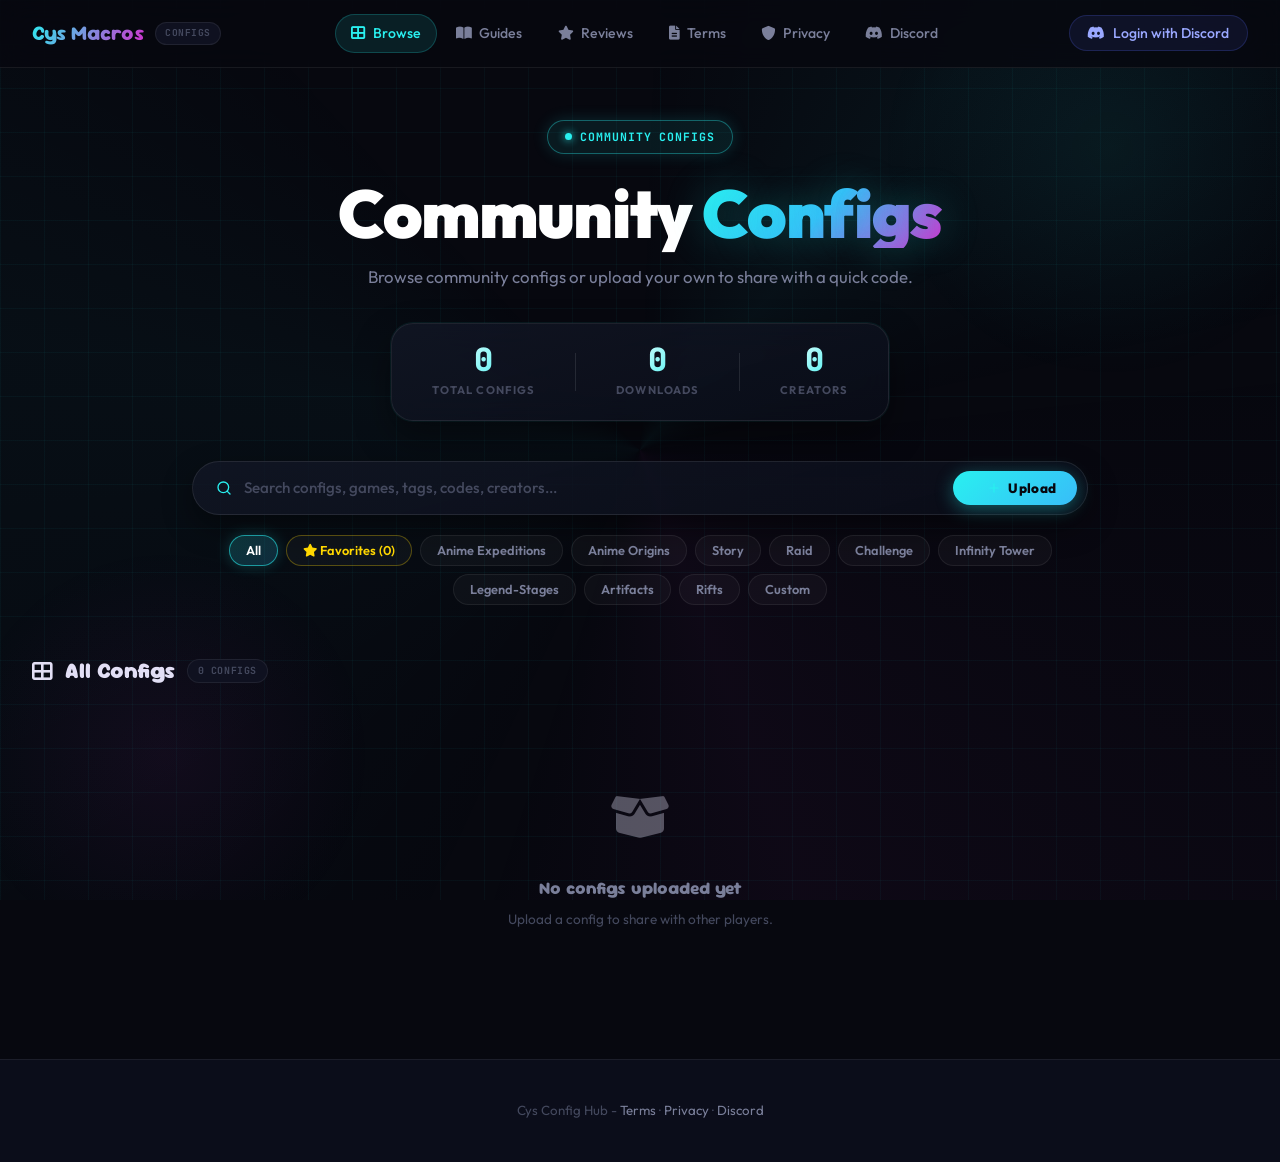
==== commit 3e58ee78: "Add files via upload" ====
--- a/configs/index.html
+++ b/configs/index.html
@@ -13,7 +13,7 @@
   <link rel="preconnect" href="https://fonts.gstatic.com" crossorigin />
   <link rel="stylesheet" href="https://fonts.googleapis.com/css2?family=Sour+Gummy:ital,wght@0,100..900;1,100..900&family=Outfit:wght@300;400;500;600;700&family=JetBrains+Mono:wght@400;700&display=swap" />
   <link rel="stylesheet" href="https://cdnjs.cloudflare.com/ajax/libs/font-awesome/6.0.0/css/all.min.css" />
-  <link rel="stylesheet" href="style.css?v=2.2" />
+  <link rel="stylesheet" href="style.css?v=3.1" />
   <link rel="icon" type="image/x-icon" href="../assets/cyslogo.png" />
 </head>
 <body>
@@ -45,13 +45,18 @@
         <a href="https://discord.gg/cys" class="discord-link" target="_blank"><i class="fab fa-discord"></i> Discord</a>
       </div>
       <div class="ch-nav-right">
+        <!-- Macro Remote Control Button (visible only to verified testers) -->
+        <button class="btn-macro-remote hidden" id="btn-macro-remote" onclick="openMacroRemoteModal()" title="CysLink Macro Remote Control">
+          <span class="macro-dot offline" id="macro-status-dot"></span>
+          <span class="macro-label" id="macro-status-label">Macro</span>
+        </button>
         <!-- Logged out state -->
         <button class="btn-login" id="btn-login" onclick="startDiscordLogin()">
           <i class="fab fa-discord"></i>
           Login with Discord
         </button>
         <!-- Logged in state (hidden by default) -->
-        <button class="ch-nav-user hidden" id="nav-user" onclick="openUserProfileModal()" title="Click to view Profile & Key Access">
+        <button class="ch-nav-user hidden" id="nav-user" onclick="openUserProfileModal()" title="Profile">
           <img id="nav-user-avatar" src="" alt="User" />
           <span id="nav-user-name">User</span>
           <span class="user-role-badge" id="nav-user-badge">Member</span>
@@ -156,6 +161,12 @@
           <div class="detail-badge-group">
             <span class="game-badge" id="detail-game">Anime Expeditions</span>
             <span class="detail-mode-badge" id="detail-mode-badge">Story</span>
+            <span class="detail-time-chip" id="detail-created-chip" title="Upload Date">
+              <i class="far fa-clock"></i> <span id="detail-created-text">Uploaded</span>
+            </span>
+            <span class="detail-time-chip edited hidden" id="detail-edited-chip" title="Last Edited Date">
+              <i class="fas fa-pen-nib"></i> <span id="detail-edited-text">Edited</span>
+            </span>
           </div>
           <h2 id="detail-title" class="detail-main-title">Config Name</h2>
         </div>
@@ -173,44 +184,50 @@
       <div class="detail-share-code-banner">
         <div class="share-code-left">
           <span class="code-icon"><i class="fas fa-key"></i></span>
-          <div>
-            <div class="code-label">Macro Share Code</div>
-            <div class="code-text" id="detail-code">CYS-XXXX</div>
-          </div>
-        </div>
-        <button class="btn-copy-code" id="btn-copy-code" onclick="copyShareCode()">
-          <i class="fas fa-copy"></i>
-          <span>Copy Code</span>
-        </button>
-      </div>
-
-      <!-- Metrics Quad -->
+          <div class="code-info">
+            <span class="code-label">Share Code</span>
+            <span class="code-text" id="detail-code">CYS-XXXX</span>
+          </div>
+        </div>
+        <div class="share-code-actions">
+          <button class="btn-copy-code" id="btn-copy-code" onclick="copyShareCode()">
+            <i class="fas fa-copy"></i>
+            <span>Copy</span>
+          </button>
+          <button class="btn-send-macro" id="btn-detail-send-macro" onclick="sendCurrentConfigToMacro()" title="Send to macro">
+            <i class="fas fa-arrow-right"></i>
+            <span>Send to Macro</span>
+          </button>
+        </div>
+      </div>
+
+      <!-- Metrics Quad (Strict 4-Column Single Row) -->
       <div class="detail-info-grid" id="detail-info-grid">
         <div class="detail-info-item">
           <div class="info-icon"><i class="fas fa-gamepad"></i></div>
-          <div>
-            <div class="info-label">Mode / Category</div>
+          <div class="info-meta">
+            <div class="info-label">Mode</div>
             <div class="info-value" id="detail-mode">-</div>
           </div>
         </div>
         <div class="detail-info-item">
           <div class="info-icon"><i class="fas fa-map-marker-alt"></i></div>
-          <div>
-            <div class="info-label">Map / Stage</div>
+          <div class="info-meta">
+            <div class="info-label">Map</div>
             <div class="info-value" id="detail-map">-</div>
           </div>
         </div>
         <div class="detail-info-item">
           <div class="info-icon cyan"><i class="fas fa-download"></i></div>
-          <div>
-            <div class="info-label">Total Downloads</div>
+          <div class="info-meta">
+            <div class="info-label">Downloads</div>
             <div class="info-value" id="detail-downloads">0</div>
           </div>
         </div>
         <div class="detail-info-item">
           <div class="info-icon pink"><i class="fas fa-heart"></i></div>
-          <div>
-            <div class="info-label">Community Likes</div>
+          <div class="info-meta">
+            <div class="info-label">Likes</div>
             <div class="info-value" id="detail-likes-num">0</div>
           </div>
         </div>
@@ -218,13 +235,13 @@
 
       <!-- Description Section -->
       <div class="detail-section-block">
-        <h4 class="detail-section-title"><i class="fas fa-align-left"></i> Description &amp; Usage Notes</h4>
+        <h4 class="detail-section-title">Description</h4>
         <div class="detail-description" id="detail-description">No description provided.</div>
       </div>
 
       <!-- Tags Row -->
       <div class="detail-section-block">
-        <h4 class="detail-section-title"><i class="fas fa-tags"></i> Tags</h4>
+        <h4 class="detail-section-title">Tags</h4>
         <div class="config-card-tags" id="detail-tags"></div>
       </div>
 
@@ -262,6 +279,10 @@
           </button>
           <button class="btn-delete-config hidden" id="btn-delete-config" onclick="deleteConfig()" title="Delete this config">
             <i class="fas fa-trash-alt"></i>
+          </button>
+          <button class="btn-macro-action" id="btn-detail-macro-bottom" onclick="sendCurrentConfigToMacro()">
+            <i class="fas fa-arrow-right"></i>
+            <span>Send to Macro</span>
           </button>
           <button class="btn-download-config" onclick="downloadConfig()">
             <i class="fas fa-download"></i>
@@ -411,6 +432,202 @@
     </div>
   </div>
 
+  <!-- Macro Remote Control Modal -->
+  <div class="modal-overlay" id="macro-remote-modal">
+    <div class="modal-box macro-remote-modal-box">
+      <div class="modal-header">
+        <div class="macro-modal-header-left">
+          <div class="macro-title-row">
+            <span class="macro-brand-badge">CysLink</span>
+            <span class="macro-device-name" id="macro-modal-device-name">No Device Connected</span>
+            <span class="macro-state-badge offline" id="macro-modal-state-badge">Offline</span>
+          </div>
+          <p class="macro-modal-subtitle">Remote Control</p>
+        </div>
+        <div class="macro-modal-header-right">
+          <button class="macro-btn-icon" id="macro-btn-refresh-status" onclick="refreshMacroStatus(true)" title="Refresh status">
+            <i class="fas fa-sync-alt"></i>
+          </button>
+          <button class="modal-close" onclick="closeMacroRemoteModal()" aria-label="Close">
+            <i class="fas fa-times"></i>
+          </button>
+        </div>
+      </div>
+
+      <!-- State: Not Paired / Pairing Card -->
+      <div class="macro-pair-card" id="macro-pair-card">
+        <div class="macro-pair-icon-wrap">
+          <i class="fas fa-link"></i>
+        </div>
+        <h3>Connect Macro</h3>
+        <p>Enter the 6-digit Link Code from your macro settings or press <strong>F6</strong>.</p>
+        <div class="macro-pair-input-row">
+          <div class="macro-code-prefix">AE-</div>
+          <input type="text" class="macro-pair-input" id="macro-pair-code-input" placeholder="123456" maxlength="6" autocomplete="off" spellcheck="false" />
+          <button class="btn-pair-submit" id="btn-pair-submit" onclick="submitPairCode()">
+            <span>Connect</span>
+            <i class="fas fa-arrow-right"></i>
+          </button>
+        </div>
+        <div class="macro-pair-auto-row">
+          <button class="btn-macro-auto-detect" id="btn-macro-auto-detect" onclick="detectMacroDevice(true)">
+            <span>Find running macro</span>
+          </button>
+        </div>
+      </div>
+
+      <!-- State: Paired / Live Control Dashboard -->
+      <div class="macro-dashboard hidden" id="macro-dashboard">
+        <!-- Stats Grid -->
+        <div class="macro-telemetry-grid">
+          <div class="macro-telem-box">
+            <div class="telem-lbl">Status</div>
+            <div class="telem-val" id="macro-telem-state">Idle</div>
+          </div>
+          <div class="macro-telem-box">
+            <div class="telem-lbl">Mode</div>
+            <div class="telem-val" id="macro-telem-mode">-</div>
+          </div>
+          <div class="macro-telem-box">
+            <div class="telem-lbl">Team</div>
+            <div class="telem-val" id="macro-telem-team">-</div>
+          </div>
+          <div class="macro-telem-box">
+            <div class="telem-lbl">Uptime</div>
+            <div class="telem-val" id="macro-telem-uptime">0s</div>
+          </div>
+          <div class="macro-telem-box">
+            <div class="telem-lbl">Ping</div>
+            <div class="telem-val" id="macro-telem-ping">Just now</div>
+          </div>
+        </div>
+
+        <!-- Mode, Stage & Team Controls -->
+        <div class="macro-mode-section">
+          <div class="macro-compact-header">
+            <span class="macro-subheading">Mode, Stage &amp; Team</span>
+          </div>
+          <div class="macro-selectors-row">
+            <div class="macro-select-group">
+              <label for="macro-mode-dropdown">Mode</label>
+              <select id="macro-mode-dropdown" class="macro-dropdown" onchange="onMacroModeChange()">
+                <option value="story">Story</option>
+                <option value="raid">Raid</option>
+                <option value="infinitytower">Infinity Tower</option>
+                <option value="portals">Portals</option>
+                <option value="event">Events</option>
+              </select>
+            </div>
+            <div class="macro-select-group" id="macro-stage-group">
+              <label for="macro-stage-dropdown">Stage</label>
+              <select id="macro-stage-dropdown" class="macro-dropdown" onchange="onMacroStageChange()">
+                <!-- Dynamic -->
+              </select>
+            </div>
+            <div class="macro-select-group" id="macro-act-group">
+              <label for="macro-act-dropdown">Act</label>
+              <select id="macro-act-dropdown" class="macro-dropdown">
+                <!-- Dynamic -->
+              </select>
+            </div>
+            <div class="macro-select-group" id="macro-team-group">
+              <label for="macro-team-dropdown">Team</label>
+              <select id="macro-team-dropdown" class="macro-dropdown" onchange="onMacroTeamChange()">
+                <option value="none">No Team</option>
+                <option value="1">Team 1</option>
+                <option value="2">Team 2</option>
+                <option value="3">Team 3</option>
+                <option value="4">Team 4</option>
+                <option value="5">Team 5</option>
+                <option value="6">Team 6</option>
+                <option value="7">Team 7</option>
+                <option value="8">Team 8</option>
+              </select>
+            </div>
+            <button type="button" class="btn-apply-stage" id="btn-apply-stage" onclick="applyMacroStageSelection()">
+              Apply Selection
+            </button>
+          </div>
+        </div>
+
+        <!-- Screenshot Section -->
+        <div class="macro-screen-section">
+          <div class="macro-screen-header">
+            <span class="macro-screen-title">Game Screen</span>
+            <div class="macro-screen-actions">
+              <span class="screen-updated-text" id="macro-screen-time">No screenshot</span>
+              <button class="macro-btn-screen-refresh" id="btn-capture-screen" onclick="requestMacroScreenshot()">
+                <i class="fas fa-camera"></i> <span>Capture Screen</span>
+              </button>
+            </div>
+          </div>
+          <div class="macro-screen-viewport" id="macro-screen-viewport">
+            <div class="macro-screen-placeholder" id="macro-screen-placeholder">
+              <span>No screenshot captured</span>
+            </div>
+            <img class="macro-screen-img hidden" id="macro-screen-img" alt="Macro Screen" />
+            <div class="macro-screen-spinner hidden" id="macro-screen-spinner">
+              <div class="ch-spinner"></div>
+              <span>Capturing screen...</span>
+            </div>
+          </div>
+        </div>
+
+        <!-- Controls Grid -->
+        <div class="macro-controls-section">
+          <h4 class="macro-section-subtitle">Controls</h4>
+          <div class="macro-actions-grid">
+            <button class="macro-action-btn action-start" id="macro-btn-start" onclick="sendMacroCommand('StartMacro')">
+              <i class="fas fa-play"></i>
+              <span>Start</span>
+            </button>
+            <button class="macro-action-btn action-pause" id="macro-btn-pause" onclick="toggleMacroPause()">
+              <i class="fas fa-pause" id="macro-pause-icon"></i>
+              <span id="macro-pause-text">Pause</span>
+            </button>
+            <button class="macro-action-btn action-restart" onclick="sendMacroCommand('RestartMacro')">
+              <i class="fas fa-redo-alt"></i>
+              <span>Restart</span>
+            </button>
+            <button class="macro-action-btn action-reconnect" onclick="sendMacroCommand('Reconnect')">
+              <i class="fas fa-plug"></i>
+              <span>Reconnect</span>
+            </button>
+            <button class="macro-action-btn action-roblox" onclick="sendMacroCommand('CloseRoblox')">
+              <i class="fas fa-times-circle"></i>
+              <span>Close Game</span>
+            </button>
+            <button class="macro-action-btn action-shutdown" onclick="confirmMacroShutdown()">
+              <i class="fas fa-power-off"></i>
+              <span>Shutdown</span>
+            </button>
+          </div>
+        </div>
+
+        <!-- Load Share Code -->
+        <div class="macro-inject-section">
+          <h4 class="macro-section-subtitle">Load Share Code</h4>
+          <div class="macro-inject-row">
+            <input type="text" class="macro-inject-input" id="macro-inject-code" placeholder="e.g. CYS-8X9P" maxlength="20" autocomplete="off" spellcheck="false" />
+            <button class="btn-inject-submit" id="btn-inject-submit" onclick="submitInjectCode()">
+              <span>Send to Macro</span>
+            </button>
+          </div>
+        </div>
+
+        <!-- Device Management Footer -->
+        <div class="macro-modal-footer">
+          <div class="macro-footer-dev-info">
+            <span>Device: <code id="macro-footer-device-id">----</code></span>
+          </div>
+          <button class="btn-macro-unlink" onclick="unlinkActiveMacro()">
+            <i class="fas fa-unlink"></i> Disconnect
+          </button>
+        </div>
+      </div>
+    </div>
+  </div>
+
   <!-- Toast Container -->
   <div class="toast-container" id="toast-container"></div>
 
@@ -422,6 +639,6 @@
   </footer>
 
   <script src="https://cdnjs.cloudflare.com/ajax/libs/jszip/3.10.1/jszip.min.js"></script>
-  <script src="app.js?v=2.3"></script>
+  <script src="app.js?v=3.1"></script>
 </body>
 </html>
--- a/configs/style.css
+++ b/configs/style.css
@@ -73,9 +73,13 @@
 /* ============================================
    BACKGROUND
    ============================================ */
+/* BACKGROUND - GPU Accelerated & Battery Optimized */
 .bg-wrap {
   position: fixed; inset: 0;
   z-index: -1; overflow: hidden; pointer-events: none;
+  contain: strict;
+  transform: translateZ(0);
+  backface-visibility: hidden;
 }
 
 .bg-grid {
@@ -84,9 +88,8 @@
     linear-gradient(rgba(41,240,240,0.04) 1px, transparent 1px),
     linear-gradient(90deg, rgba(41,240,240,0.04) 1px, transparent 1px);
   background-size: 44px 44px;
-  animation: grid-drift 18s linear infinite;
-}
-@keyframes grid-drift { to { background-position: 44px 44px; } }
+  pointer-events: none;
+}
 
 .bg-aurora {
   position: absolute;
@@ -102,13 +105,17 @@
     rgba(41,240,240,0.03) 280deg,
     transparent 320deg
   );
-  animation: aurora-spin 50s linear infinite;
-}
-@keyframes aurora-spin { to { transform: rotate(360deg); } }
+  will-change: transform;
+  transform: translateZ(0);
+  animation: aurora-spin 60s linear infinite;
+}
+@keyframes aurora-spin { to { transform: rotate(360deg) translateZ(0); } }
 
 .bg-orb {
   position: absolute;
   border-radius: 50%;
+  will-change: transform;
+  transform: translateZ(0);
   animation: orb-drift 22s ease-in-out infinite alternate;
 }
 .bg-orb-1 {
@@ -123,8 +130,14 @@
   animation-delay: -11s; animation-direction: alternate-reverse;
 }
 @keyframes orb-drift {
-  0%   { transform: translate(0, 0); }
-  100% { transform: translate(30px, 25px); }
+  0%   { transform: translate3d(0, 0, 0); }
+  100% { transform: translate3d(30px, 25px, 0); }
+}
+
+@media (prefers-reduced-motion: reduce) {
+  .bg-aurora, .bg-orb {
+    animation: none !important;
+  }
 }
 
 /* ============================================
@@ -859,6 +872,67 @@
   text-transform: uppercase;
 }
 
+/* Config Card Time & Edit Metadata */
+.config-time-meta {
+  display: flex;
+  align-items: center;
+  gap: 0.4rem;
+  flex-wrap: wrap;
+  margin-top: 0.55rem;
+  padding-top: 0.5rem;
+  border-top: 1px dashed rgba(255, 255, 255, 0.06);
+}
+
+.trending-time-meta {
+  display: flex;
+  align-items: center;
+  gap: 0.35rem;
+  flex-wrap: wrap;
+  margin-top: 0.45rem;
+}
+
+.time-badge {
+  display: inline-flex;
+  align-items: center;
+  gap: 0.3rem;
+  font-family: var(--font-m);
+  font-size: 0.64rem;
+  font-weight: 600;
+  color: var(--text-3);
+  background: rgba(255, 255, 255, 0.03);
+  border: 1px solid rgba(255, 255, 255, 0.07);
+  padding: 0.16rem 0.52rem;
+  border-radius: var(--pill);
+  letter-spacing: 0.02em;
+  transition: all 0.2s ease;
+  white-space: nowrap;
+}
+.time-badge:hover {
+  color: var(--text-2);
+  border-color: rgba(255, 255, 255, 0.16);
+  background: rgba(255, 255, 255, 0.06);
+}
+
+.time-badge.upload-time i {
+  color: #38bdf8;
+  font-size: 0.62rem;
+}
+
+.time-badge.edited-time {
+  color: #c084fc;
+  background: rgba(168, 85, 247, 0.08);
+  border-color: rgba(168, 85, 247, 0.28);
+}
+.time-badge.edited-time i {
+  color: #c084fc;
+  font-size: 0.6rem;
+}
+.time-badge.edited-time:hover {
+  background: rgba(168, 85, 247, 0.16);
+  border-color: rgba(168, 85, 247, 0.45);
+  color: #e9d5ff;
+}
+
 .config-card-footer {
   display: flex;
   align-items: center;
@@ -1059,7 +1133,8 @@
   backdrop-filter: blur(12px);
   -webkit-backdrop-filter: blur(12px);
 }
-.modal-overlay.visible { display: flex; }
+.modal-overlay.visible,
+.modal-overlay.active { display: flex; }
 
 .modal-box {
   position: relative; max-width: 580px; width: 100%;
@@ -1116,6 +1191,34 @@
   text-transform: uppercase;
 }
 
+.detail-time-chip {
+  display: inline-flex;
+  align-items: center;
+  gap: 0.35rem;
+  font-family: var(--font-m);
+  font-size: 0.68rem;
+  font-weight: 600;
+  color: var(--text-2);
+  background: rgba(255, 255, 255, 0.04);
+  border: 1px solid rgba(255, 255, 255, 0.09);
+  padding: 0.2rem 0.65rem;
+  border-radius: var(--pill);
+  letter-spacing: 0.02em;
+}
+.detail-time-chip i {
+  color: #38bdf8;
+  font-size: 0.65rem;
+}
+.detail-time-chip.edited {
+  color: #c084fc;
+  background: rgba(168, 85, 247, 0.09);
+  border-color: rgba(168, 85, 247, 0.3);
+}
+.detail-time-chip.edited i {
+  color: #c084fc;
+  font-size: 0.62rem;
+}
+
 .detail-main-title {
   font-family: var(--font-b), sans-serif;
   font-size: 1.45rem;
@@ -1153,62 +1256,74 @@
   display: flex;
   align-items: center;
   justify-content: space-between;
-  gap: 1rem;
-  padding: 1rem 1.3rem;
+  gap: 0.85rem;
+  padding: 0.65rem 1.15rem;
   background: linear-gradient(135deg, rgba(41, 240, 240, 0.08) 0%, rgba(56, 189, 248, 0.04) 100%);
-  border: 1px solid rgba(41, 240, 240, 0.25);
-  border-radius: var(--r-lg);
-  margin-bottom: 1.35rem;
-  box-shadow: 0 4px 20px rgba(0, 0, 0, 0.3);
+  border: 1px solid rgba(41, 240, 240, 0.22);
+  border-radius: var(--r-md);
+  margin-bottom: 1.1rem;
+  box-shadow: 0 4px 18px rgba(0, 0, 0, 0.25);
 }
 
 .share-code-left {
   display: flex;
   align-items: center;
-  gap: 0.85rem;
+  gap: 0.75rem;
+  min-width: 0;
 }
 
 .share-code-left .code-icon {
-  width: 38px; height: 38px;
-  border-radius: 50%;
+  width: 32px; height: 32px;
+  border-radius: 8px;
   display: flex; align-items: center; justify-content: center;
   background: rgba(41, 240, 240, 0.12);
   border: 1px solid rgba(41, 240, 240, 0.3);
   color: var(--prim);
-  font-size: 1rem;
+  font-size: 0.9rem;
+  flex-shrink: 0;
+}
+
+.detail-share-code-banner .code-info {
+  display: flex;
+  align-items: baseline;
+  gap: 0.65rem;
+  min-width: 0;
 }
 
 .detail-share-code-banner .code-label {
-  font-size: 0.65rem;
+  font-size: 0.64rem;
   font-weight: 700;
   color: var(--text-3);
   text-transform: uppercase;
-  letter-spacing: 0.08em;
-  margin-bottom: 0.15rem;
+  letter-spacing: 0.07em;
+  white-space: nowrap;
 }
 
 .detail-share-code-banner .code-text {
   font-family: var(--font-m);
-  font-size: 1.25rem;
+  font-size: 1.15rem;
   font-weight: 800;
   color: var(--prim);
   letter-spacing: 0.06em;
-  text-shadow: 0 0 12px rgba(41, 240, 240, 0.3);
+  text-shadow: 0 0 12px rgba(41, 240, 240, 0.35);
+  white-space: nowrap;
 }
 
 .btn-copy-code {
   display: inline-flex;
   align-items: center;
-  gap: 0.45rem;
-  padding: 0.55rem 1.1rem;
+  gap: 0.4rem;
+  padding: 0.45rem 0.95rem;
   font-family: var(--font-b), sans-serif;
-  font-size: 0.82rem;
+  font-size: 0.78rem;
   font-weight: 700;
   color: #fff;
   background: rgba(255, 255, 255, 0.06);
   border: 1px solid rgba(255, 255, 255, 0.15);
   border-radius: var(--pill);
   cursor: pointer;
+  white-space: nowrap;
+  flex-shrink: 0;
   transition: all 0.2s ease;
 }
 .btn-copy-code:hover {
@@ -1223,31 +1338,38 @@
   background: rgba(16, 185, 129, 0.15);
 }
 
-/* Detail Info Grid */
+/* Detail Info Grid (Strict 4-Column Row) */
 .detail-info-grid {
   display: grid;
   grid-template-columns: repeat(4, 1fr);
-  gap: 0.75rem;
-  margin-bottom: 1.35rem;
+  gap: 0.65rem;
+  margin-bottom: 1.25rem;
 }
 
 .detail-info-item {
-  padding: 0.85rem 0.95rem;
+  padding: 0.65rem 0.8rem;
   background: rgba(255, 255, 255, 0.03);
   border: 1px solid rgba(255, 255, 255, 0.06);
   border-radius: var(--r-md);
   display: flex;
   align-items: center;
-  gap: 0.65rem;
+  gap: 0.55rem;
+  min-width: 0;
+  transition: background 0.18s ease, border-color 0.18s ease;
+}
+
+.detail-info-item:hover {
+  background: rgba(255, 255, 255, 0.05);
+  border-color: rgba(255, 255, 255, 0.12);
 }
 
 .detail-info-item .info-icon {
-  width: 32px; height: 32px;
-  border-radius: 8px;
+  width: 30px; height: 30px;
+  border-radius: 7px;
   display: flex; align-items: center; justify-content: center;
   background: rgba(255, 255, 255, 0.05);
   color: var(--text-2);
-  font-size: 0.85rem;
+  font-size: 0.82rem;
   flex-shrink: 0;
 }
 .detail-info-item .info-icon.cyan {
@@ -1258,21 +1380,41 @@
   background: rgba(244, 63, 94, 0.1);
   color: #f43f5e;
 }
+.detail-info-item .info-icon.blue {
+  background: rgba(56, 189, 248, 0.1);
+  color: #38bdf8;
+}
+.detail-info-item .info-icon.purple {
+  background: rgba(168, 85, 247, 0.1);
+  color: #c084fc;
+}
+
+.detail-info-item .info-meta {
+  min-width: 0;
+  display: flex;
+  flex-direction: column;
+}
 
 .detail-info-item .info-label {
-  font-size: 0.62rem;
+  font-size: 0.6rem;
   font-weight: 700;
   color: var(--text-3);
   text-transform: uppercase;
   letter-spacing: 0.06em;
-  margin-bottom: 0.15rem;
+  margin-bottom: 0.1rem;
+  white-space: nowrap;
+  overflow: hidden;
+  text-overflow: ellipsis;
 }
 
 .detail-info-item .info-value {
   font-family: var(--font-b), sans-serif;
-  font-size: 0.92rem;
+  font-size: 0.88rem;
   font-weight: 700;
   color: #fff;
+  white-space: nowrap;
+  overflow: hidden;
+  text-overflow: ellipsis;
 }
 
 /* Sections in modal */
@@ -1469,10 +1611,13 @@
   transform: translateY(-2px);
 }
 
+@media (max-width: 560px) {
+  .detail-info-grid {
+    grid-template-columns: repeat(2, 1fr);
+    gap: 0.55rem;
+  }
+}
 @media (max-width: 640px) {
-  .detail-info-grid {
-    grid-template-columns: 1fr 1fr;
-  }
   .detail-actions {
     flex-direction: column;
     align-items: stretch;
@@ -1693,8 +1838,10 @@
   .configs-grid { grid-template-columns: 1fr; }
 
   .modal-box { padding: 1.6rem; }
-  .detail-info-grid { grid-template-columns: 1fr; }
   .detail-actions { flex-direction: column; }
+}
+@media (max-width: 540px) {
+  .detail-info-grid { grid-template-columns: repeat(2, 1fr); gap: 0.5rem; }
 }
 @media (max-width: 480px) {
   .ch-hero h1 { font-size: 2.2rem; }
@@ -1811,3 +1958,749 @@
   margin-top: 1.5rem; padding-top: 1rem; border-top: 1px solid var(--border);
 }
 
+/* ============================================
+   CYSLINK MACRO REMOTE & INTEGRATION STYLES
+   ============================================ */
+
+/* Navigation Macro Button */
+.btn-macro-remote {
+  display: inline-flex;
+  align-items: center;
+  gap: 0.5rem;
+  padding: 0.42rem 0.9rem;
+  background: rgba(255, 255, 255, 0.04);
+  border: 1px solid var(--border-2);
+  border-radius: var(--pill);
+  color: var(--text);
+  font-size: 0.82rem;
+  font-weight: 600;
+  cursor: pointer;
+  transition: all 0.2s ease;
+}
+.btn-macro-remote:hover {
+  background: rgba(41, 240, 240, 0.08);
+  border-color: var(--prim-border);
+  color: #fff;
+  transform: translateY(-1px);
+}
+.macro-dot {
+  width: 8px;
+  height: 8px;
+  border-radius: 50%;
+  background: var(--text-3);
+  transition: all 0.3s ease;
+}
+.macro-dot.online {
+  background: var(--green);
+  box-shadow: 0 0 10px rgba(61, 255, 160, 0.7);
+  animation: macro-pulse 2s infinite ease-in-out;
+}
+.macro-dot.paused {
+  background: #f59e0b;
+  box-shadow: 0 0 10px rgba(245, 158, 11, 0.7);
+}
+.macro-dot.offline {
+  background: var(--danger);
+  opacity: 0.7;
+}
+@keyframes macro-pulse {
+  0%, 100% { transform: scale(1); opacity: 1; }
+  50% { transform: scale(1.35); opacity: 0.75; }
+}
+
+/* Share Code Banner Actions */
+.share-code-actions {
+  display: flex;
+  align-items: center;
+  gap: 0.5rem;
+}
+.btn-send-macro {
+  display: inline-flex;
+  align-items: center;
+  gap: 0.45rem;
+  padding: 0.45rem 0.9rem;
+  background: linear-gradient(135deg, rgba(41, 240, 240, 0.15), rgba(212, 45, 204, 0.15));
+  border: 1px solid var(--prim-border);
+  border-radius: var(--r-md);
+  color: #fff;
+  font-size: 0.8rem;
+  font-weight: 700;
+  cursor: pointer;
+  transition: all 0.2s ease;
+}
+.btn-send-macro:hover {
+  background: linear-gradient(135deg, rgba(41, 240, 240, 0.28), rgba(212, 45, 204, 0.28));
+  border-color: var(--prim);
+  box-shadow: 0 0 14px rgba(41, 240, 240, 0.3);
+  transform: translateY(-1px);
+}
+.btn-send-macro i { color: var(--prim); }
+
+/* Detail Action Bar Send to Macro Button */
+.btn-macro-action {
+  display: inline-flex;
+  align-items: center;
+  gap: 0.5rem;
+  padding: 0.65rem 1.25rem;
+  background: linear-gradient(135deg, var(--prim), #2563eb);
+  color: #040814;
+  border: none;
+  border-radius: var(--pill);
+  font-size: 0.86rem;
+  font-weight: 700;
+  cursor: pointer;
+  transition: all 0.2s ease;
+  box-shadow: 0 4px 16px rgba(41, 240, 240, 0.25);
+}
+.btn-macro-action:hover {
+  transform: translateY(-2px);
+  box-shadow: 0 6px 20px rgba(41, 240, 240, 0.4);
+}
+.btn-macro-action:active { transform: translateY(0); }
+
+/* Card Quick Send to Macro Button */
+.btn-card-macro {
+  display: inline-flex;
+  align-items: center;
+  justify-content: center;
+  width: 28px;
+  height: 28px;
+  border-radius: var(--r-sm);
+  background: rgba(255, 255, 255, 0.05);
+  border: 1px solid var(--border);
+  color: var(--text-2);
+  font-size: 0.72rem;
+  cursor: pointer;
+  transition: all 0.18s ease;
+}
+.btn-card-macro:hover {
+  background: rgba(41, 240, 240, 0.15);
+  border-color: var(--prim-border);
+  color: var(--prim);
+  transform: scale(1.08);
+}
+
+/* ============================================
+   MACRO REMOTE MODAL
+   ============================================ */
+.macro-remote-modal-box {
+  max-width: 660px;
+  width: 95%;
+  max-height: 90vh;
+  overflow-y: auto;
+  padding: 1.6rem;
+}
+.macro-modal-header-left {
+  display: flex;
+  flex-direction: column;
+  gap: 0.3rem;
+}
+.macro-title-row {
+  display: flex;
+  align-items: center;
+  flex-wrap: wrap;
+  gap: 0.6rem;
+}
+.macro-brand-badge {
+  display: inline-flex;
+  align-items: center;
+  gap: 0.35rem;
+  padding: 0.2rem 0.6rem;
+  border-radius: var(--pill);
+  background: linear-gradient(135deg, rgba(41, 240, 240, 0.18), rgba(212, 45, 204, 0.18));
+  border: 1px solid var(--prim-border);
+  color: var(--prim);
+  font-size: 0.75rem;
+  font-weight: 800;
+  text-transform: uppercase;
+  letter-spacing: 0.5px;
+}
+.macro-device-name {
+  font-size: 1.15rem;
+  font-weight: 700;
+  color: #fff;
+}
+.macro-state-badge {
+  display: inline-flex;
+  align-items: center;
+  padding: 0.18rem 0.55rem;
+  border-radius: var(--pill);
+  font-size: 0.7rem;
+  font-weight: 700;
+  text-transform: uppercase;
+}
+.macro-state-badge.online {
+  background: rgba(61, 255, 160, 0.12);
+  border: 1px solid rgba(61, 255, 160, 0.3);
+  color: var(--green);
+}
+.macro-state-badge.running {
+  background: rgba(41, 240, 240, 0.15);
+  border: 1px solid var(--prim-border);
+  color: var(--prim);
+}
+.macro-state-badge.paused {
+  background: rgba(245, 158, 11, 0.15);
+  border: 1px solid rgba(245, 158, 11, 0.35);
+  color: #fbbf24;
+}
+.macro-state-badge.idle {
+  background: rgba(99, 102, 241, 0.15);
+  border: 1px solid rgba(99, 102, 241, 0.3);
+  color: #a5b4fc;
+}
+.macro-state-badge.offline {
+  background: var(--danger-dim);
+  border: 1px solid var(--danger-border);
+  color: #f87171;
+}
+.macro-modal-subtitle {
+  font-size: 0.8rem;
+  color: var(--text-2);
+}
+.macro-modal-header-right {
+  display: flex;
+  align-items: center;
+  gap: 0.5rem;
+}
+.macro-btn-icon {
+  display: inline-flex;
+  align-items: center;
+  justify-content: center;
+  width: 34px;
+  height: 34px;
+  border-radius: var(--r-md);
+  background: rgba(255, 255, 255, 0.05);
+  border: 1px solid var(--border);
+  color: var(--text-2);
+  cursor: pointer;
+  transition: all 0.2s ease;
+}
+.macro-btn-icon:hover {
+  background: rgba(255, 255, 255, 0.1);
+  color: #fff;
+}
+.macro-btn-icon.spinning i {
+  animation: spin 0.8s linear infinite;
+}
+@keyframes spin {
+  from { transform: rotate(0deg); }
+  to { transform: rotate(360deg); }
+}
+
+/* Pairing Card View */
+.macro-pair-card {
+  text-align: center;
+  padding: 2.2rem 1.5rem;
+  background: var(--surf-2);
+  border: 1px solid var(--border);
+  border-radius: var(--r-lg);
+  margin-top: 0.75rem;
+}
+.macro-pair-icon-wrap {
+  display: inline-flex;
+  align-items: center;
+  justify-content: center;
+  width: 64px;
+  height: 64px;
+  border-radius: 50%;
+  background: linear-gradient(135deg, rgba(41, 240, 240, 0.15), rgba(212, 45, 204, 0.15));
+  border: 1px solid var(--prim-border);
+  color: var(--prim);
+  font-size: 1.6rem;
+  margin-bottom: 1.2rem;
+}
+.macro-pair-card h3 {
+  font-size: 1.3rem;
+  font-weight: 700;
+  color: #fff;
+  margin-bottom: 0.4rem;
+}
+.macro-pair-card p {
+  font-size: 0.88rem;
+  color: var(--text-2);
+  max-width: 440px;
+  margin: 0 auto 1.5rem;
+}
+.macro-pair-input-row {
+  display: inline-flex;
+  align-items: center;
+  background: var(--surf);
+  border: 1px solid var(--border-2);
+  border-radius: var(--r-md);
+  padding: 0.35rem 0.5rem 0.35rem 0.9rem;
+  max-width: 380px;
+  width: 100%;
+  transition: border-color 0.2s ease;
+}
+.macro-pair-input-row:focus-within {
+  border-color: var(--prim);
+  box-shadow: 0 0 16px rgba(41, 240, 240, 0.2);
+}
+.macro-code-prefix {
+  font-family: var(--font-m);
+  font-weight: 700;
+  font-size: 1.1rem;
+  color: var(--prim);
+  letter-spacing: 1px;
+}
+.macro-pair-input {
+  flex: 1;
+  background: transparent;
+  border: none;
+  outline: none;
+  font-family: var(--font-m);
+  font-size: 1.1rem;
+  font-weight: 700;
+  color: #fff;
+  letter-spacing: 2px;
+  padding: 0.3rem 0.5rem;
+  text-transform: uppercase;
+}
+.btn-pair-submit {
+  display: inline-flex;
+  align-items: center;
+  gap: 0.45rem;
+  padding: 0.55rem 1rem;
+  background: linear-gradient(135deg, var(--prim), #2563eb);
+  border: none;
+  border-radius: var(--r-sm);
+  color: #040814;
+  font-size: 0.84rem;
+  font-weight: 700;
+  cursor: pointer;
+  transition: all 0.2s ease;
+  white-space: nowrap;
+}
+.btn-pair-submit:hover {
+  transform: translateY(-1px);
+  box-shadow: 0 4px 14px rgba(41, 240, 240, 0.35);
+}
+.macro-pair-auto-row {
+  margin-top: 0.9rem;
+}
+.btn-macro-auto-detect {
+  display: inline-flex;
+  align-items: center;
+  gap: 0.5rem;
+  padding: 0.5rem 1.1rem;
+  background: rgba(255, 255, 255, 0.05);
+  border: 1px solid var(--border-2);
+  border-radius: var(--pill);
+  color: var(--text-2);
+  font-family: var(--font-m), sans-serif;
+  font-size: 0.8rem;
+  font-weight: 600;
+  cursor: pointer;
+  transition: all 0.2s ease;
+}
+.btn-macro-auto-detect:hover {
+  background: rgba(41, 240, 240, 0.12);
+  border-color: var(--prim-border);
+  color: var(--prim);
+  transform: translateY(-1px);
+}
+.macro-pair-help {
+  display: flex;
+  align-items: flex-start;
+  gap: 0.5rem;
+  font-size: 0.78rem;
+  color: var(--text-3);
+  text-align: left;
+  max-width: 440px;
+  margin: 1.2rem auto 0;
+  line-height: 1.45;
+}
+.macro-pair-help i {
+  color: var(--prim);
+  margin-top: 0.15rem;
+}
+
+/* Telemetry Stats Grid */
+.macro-telemetry-grid {
+  display: grid;
+  grid-template-columns: repeat(auto-fit, minmax(105px, 1fr));
+  gap: 0.6rem;
+  margin: 1rem 0;
+}
+.macro-telem-box {
+  background: var(--surf-2);
+  border: 1px solid var(--border);
+  border-radius: var(--r-md);
+  padding: 0.65rem 0.8rem;
+  display: flex;
+  flex-direction: column;
+}
+.macro-telem-box .telem-lbl {
+  font-size: 0.7rem;
+  color: var(--text-3);
+  text-transform: uppercase;
+  font-weight: 700;
+  letter-spacing: 0.5px;
+}
+.macro-telem-box .telem-val {
+  font-family: var(--font-m);
+  font-size: 0.95rem;
+  font-weight: 700;
+  color: #fff;
+  margin-top: 0.25rem;
+  white-space: nowrap;
+  overflow: hidden;
+  text-overflow: ellipsis;
+}
+
+/* Active Team Selector */
+.macro-team-section {
+  margin-bottom: 1rem;
+}
+.macro-compact-header {
+  display: flex;
+  align-items: center;
+  justify-content: space-between;
+  margin-bottom: 0.45rem;
+}
+.macro-subheading {
+  font-size: 0.72rem;
+  font-weight: 700;
+  color: var(--text-3);
+  text-transform: uppercase;
+  letter-spacing: 0.05em;
+}
+.macro-current-pill {
+  font-size: 0.72rem;
+  font-weight: 700;
+  color: var(--prim);
+  background: rgba(41, 240, 240, 0.1);
+  padding: 0.15rem 0.55rem;
+  border-radius: var(--pill);
+  border: 1px solid var(--prim-border);
+}
+.macro-team-pills {
+  display: grid;
+  grid-template-columns: repeat(6, 1fr);
+  gap: 0.4rem;
+}
+.team-pill {
+  padding: 0.45rem 0.2rem;
+  background: rgba(255, 255, 255, 0.03);
+  border: 1px solid var(--border);
+  border-radius: var(--r-sm);
+  color: var(--text-2);
+  font-family: var(--font-m), sans-serif;
+  font-size: 0.76rem;
+  font-weight: 700;
+  cursor: pointer;
+  transition: all 0.18s ease;
+  text-align: center;
+}
+.team-pill:hover {
+  background: rgba(255, 255, 255, 0.07);
+  border-color: var(--border-2);
+  color: #fff;
+}
+.team-pill.active {
+  background: linear-gradient(135deg, rgba(41, 240, 240, 0.2), rgba(37, 99, 235, 0.25));
+  border-color: var(--prim);
+  color: var(--prim);
+  box-shadow: 0 0 10px rgba(41, 240, 240, 0.25);
+}
+
+/* Mode & Stage Selector */
+.macro-mode-section {
+  margin-bottom: 1rem;
+}
+.macro-selectors-row {
+  display: flex;
+  align-items: flex-end;
+  gap: 0.5rem;
+  flex-wrap: wrap;
+}
+.macro-select-group {
+  flex: 1;
+  min-width: 105px;
+  display: flex;
+  flex-direction: column;
+  gap: 0.3rem;
+}
+.macro-select-group label {
+  font-size: 0.65rem;
+  font-weight: 700;
+  color: var(--text-3);
+  text-transform: uppercase;
+  letter-spacing: 0.05em;
+}
+.macro-dropdown {
+  width: 100%;
+  padding: 0.45rem 0.65rem;
+  background: var(--surf);
+  border: 1px solid var(--border-2);
+  border-radius: var(--r-sm);
+  color: #fff;
+  font-family: var(--font-b), sans-serif;
+  font-size: 0.78rem;
+  outline: none;
+  cursor: pointer;
+  transition: border-color 0.2s ease;
+}
+.macro-dropdown:focus {
+  border-color: var(--prim);
+}
+.macro-dropdown option {
+  background: #0d1322;
+  color: #fff;
+}
+.btn-apply-stage {
+  padding: 0.45rem 0.95rem;
+  background: rgba(41, 240, 240, 0.12);
+  border: 1px solid var(--prim-border);
+  border-radius: var(--r-sm);
+  color: var(--prim);
+  font-family: var(--font-b), sans-serif;
+  font-size: 0.8rem;
+  font-weight: 700;
+  cursor: pointer;
+  white-space: nowrap;
+  transition: all 0.2s ease;
+  height: 32px;
+}
+.btn-apply-stage:hover {
+  background: var(--prim);
+  color: #040814;
+  box-shadow: 0 0 12px rgba(41, 240, 240, 0.35);
+}
+
+/* Live Screen Section */
+.macro-screen-section {
+  background: var(--surf-2);
+  border: 1px solid var(--border);
+  border-radius: var(--r-lg);
+  padding: 1rem;
+  margin-bottom: 1rem;
+}
+.macro-screen-header {
+  display: flex;
+  align-items: center;
+  justify-content: space-between;
+  margin-bottom: 0.75rem;
+}
+.macro-screen-title {
+  font-size: 0.88rem;
+  font-weight: 700;
+  color: #fff;
+  display: flex;
+  align-items: center;
+  gap: 0.45rem;
+}
+.macro-screen-title i { color: var(--prim); }
+.macro-screen-actions {
+  display: flex;
+  align-items: center;
+  gap: 0.6rem;
+}
+.screen-updated-text {
+  font-size: 0.72rem;
+  color: var(--text-3);
+}
+.macro-btn-screen-refresh {
+  display: inline-flex;
+  align-items: center;
+  gap: 0.4rem;
+  padding: 0.35rem 0.75rem;
+  background: rgba(255, 255, 255, 0.05);
+  border: 1px solid var(--border-2);
+  border-radius: var(--r-sm);
+  color: #fff;
+  font-size: 0.76rem;
+  font-weight: 600;
+  cursor: pointer;
+  transition: all 0.2s ease;
+}
+.macro-btn-screen-refresh:hover {
+  background: rgba(41, 240, 240, 0.12);
+  border-color: var(--prim-border);
+  color: var(--prim);
+}
+.macro-screen-viewport {
+  position: relative;
+  width: 100%;
+  aspect-ratio: 16 / 9;
+  background: #020307;
+  border: 1px solid var(--border);
+  border-radius: var(--r-md);
+  overflow: hidden;
+  display: flex;
+  align-items: center;
+  justify-content: center;
+}
+.macro-screen-placeholder {
+  display: flex;
+  flex-direction: column;
+  align-items: center;
+  gap: 0.6rem;
+  color: var(--text-3);
+  font-size: 0.84rem;
+}
+.macro-screen-placeholder i { font-size: 2rem; }
+.macro-screen-img {
+  width: 100%;
+  height: 100%;
+  object-fit: contain;
+  display: block;
+}
+.macro-screen-spinner {
+  position: absolute;
+  inset: 0;
+  background: rgba(4, 7, 18, 0.85);
+  display: flex;
+  flex-direction: column;
+  align-items: center;
+  justify-content: center;
+  gap: 0.75rem;
+  color: var(--text);
+  font-size: 0.84rem;
+  backdrop-filter: blur(4px);
+}
+
+/* Macro Controls Section */
+.macro-controls-section {
+  margin-bottom: 1rem;
+}
+.macro-section-subtitle {
+  font-size: 0.84rem;
+  font-weight: 700;
+  color: var(--text-2);
+  margin-bottom: 0.65rem;
+  display: flex;
+  align-items: center;
+  gap: 0.4rem;
+}
+.macro-section-subtitle i { color: var(--prim); }
+.macro-actions-grid {
+  display: grid;
+  grid-template-columns: repeat(3, 1fr);
+  gap: 0.55rem;
+}
+@media (max-width: 540px) {
+  .macro-actions-grid { grid-template-columns: repeat(2, 1fr); }
+}
+.macro-action-btn {
+  display: inline-flex;
+  align-items: center;
+  justify-content: center;
+  gap: 0.45rem;
+  padding: 0.65rem 0.85rem;
+  background: var(--surf-2);
+  border: 1px solid var(--border);
+  border-radius: var(--r-md);
+  color: var(--text);
+  font-size: 0.82rem;
+  font-weight: 600;
+  cursor: pointer;
+  transition: all 0.2s ease;
+}
+.macro-action-btn:hover {
+  background: var(--surf-3);
+  border-color: var(--border-2);
+  color: #fff;
+  transform: translateY(-1px);
+}
+.macro-action-btn:active { transform: translateY(0); }
+.macro-action-btn.action-start:hover {
+  background: rgba(61, 255, 160, 0.12);
+  border-color: rgba(61, 255, 160, 0.4);
+  color: var(--green);
+}
+.macro-action-btn.action-pause:hover {
+  background: rgba(245, 158, 11, 0.12);
+  border-color: rgba(245, 158, 11, 0.4);
+  color: #fbbf24;
+}
+.macro-action-btn.action-shutdown:hover {
+  background: var(--danger-dim);
+  border-color: var(--danger-border);
+  color: #f87171;
+}
+
+/* Inject Section */
+.macro-inject-section {
+  background: var(--surf-2);
+  border: 1px solid var(--border);
+  border-radius: var(--r-md);
+  padding: 0.9rem;
+  margin-bottom: 1rem;
+}
+.macro-inject-row {
+  display: flex;
+  gap: 0.5rem;
+}
+.macro-inject-input {
+  flex: 1;
+  background: var(--surf);
+  border: 1px solid var(--border-2);
+  border-radius: var(--r-sm);
+  padding: 0.5rem 0.8rem;
+  color: #fff;
+  font-family: var(--font-m);
+  font-size: 0.88rem;
+  font-weight: 700;
+  text-transform: uppercase;
+  letter-spacing: 0.5px;
+  outline: none;
+}
+.macro-inject-input:focus { border-color: var(--prim); }
+.btn-inject-submit {
+  display: inline-flex;
+  align-items: center;
+  gap: 0.45rem;
+  padding: 0.5rem 1rem;
+  background: rgba(41, 240, 240, 0.12);
+  border: 1px solid var(--prim-border);
+  border-radius: var(--r-sm);
+  color: var(--prim);
+  font-size: 0.82rem;
+  font-weight: 700;
+  cursor: pointer;
+  transition: all 0.2s ease;
+  white-space: nowrap;
+}
+.btn-inject-submit:hover {
+  background: var(--prim);
+  color: #040814;
+}
+
+/* Modal Footer */
+.macro-modal-footer {
+  display: flex;
+  align-items: center;
+  justify-content: space-between;
+  padding-top: 0.85rem;
+  border-top: 1px solid var(--border);
+}
+.macro-footer-dev-info {
+  font-size: 0.74rem;
+  color: var(--text-3);
+}
+.macro-footer-dev-info code {
+  font-family: var(--font-m);
+  color: var(--text-2);
+}
+.btn-macro-unlink {
+  display: inline-flex;
+  align-items: center;
+  gap: 0.35rem;
+  padding: 0.35rem 0.75rem;
+  border-radius: var(--r-sm);
+  background: rgba(255, 255, 255, 0.04);
+  border: 1px solid var(--border);
+  color: var(--text-2);
+  font-size: 0.75rem;
+  cursor: pointer;
+  transition: all 0.2s ease;
+}
+.btn-macro-unlink:hover {
+  background: var(--danger-dim);
+  border-color: var(--danger-border);
+  color: #f87171;
+}
+
+
